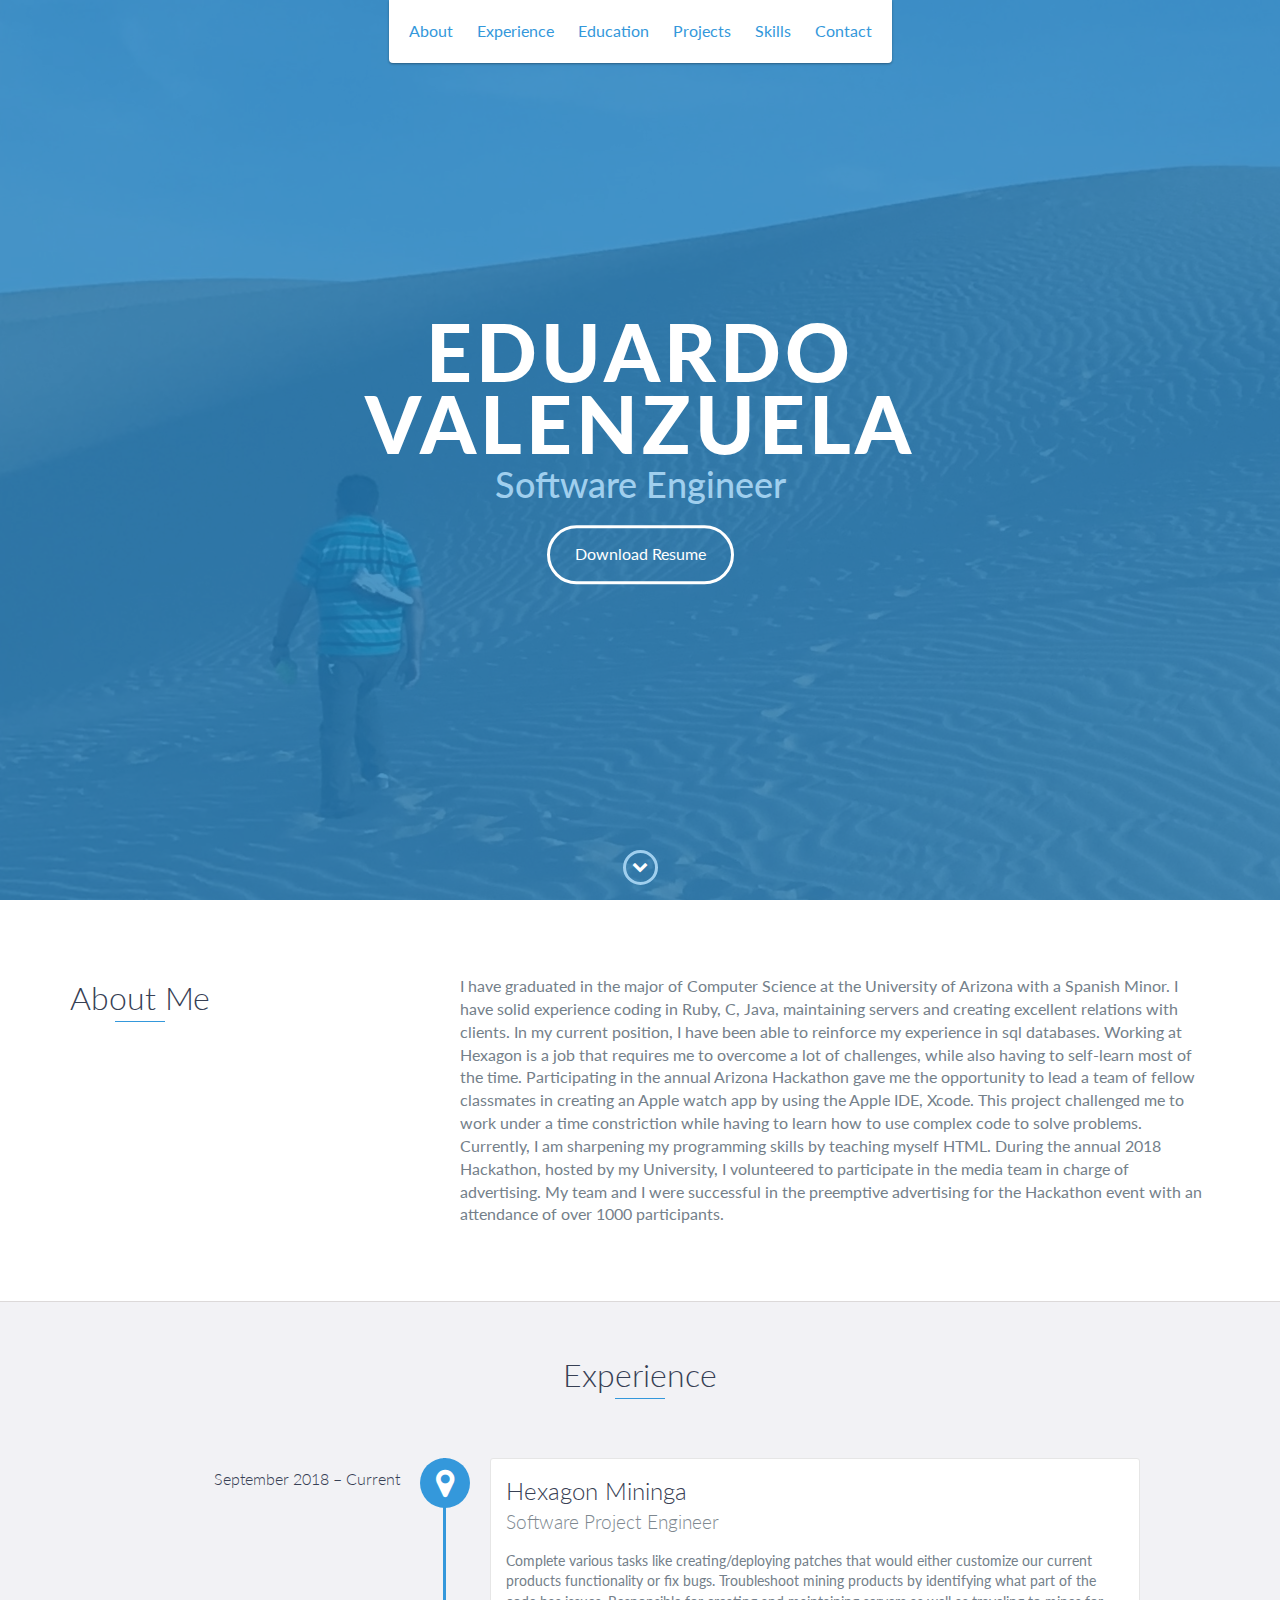
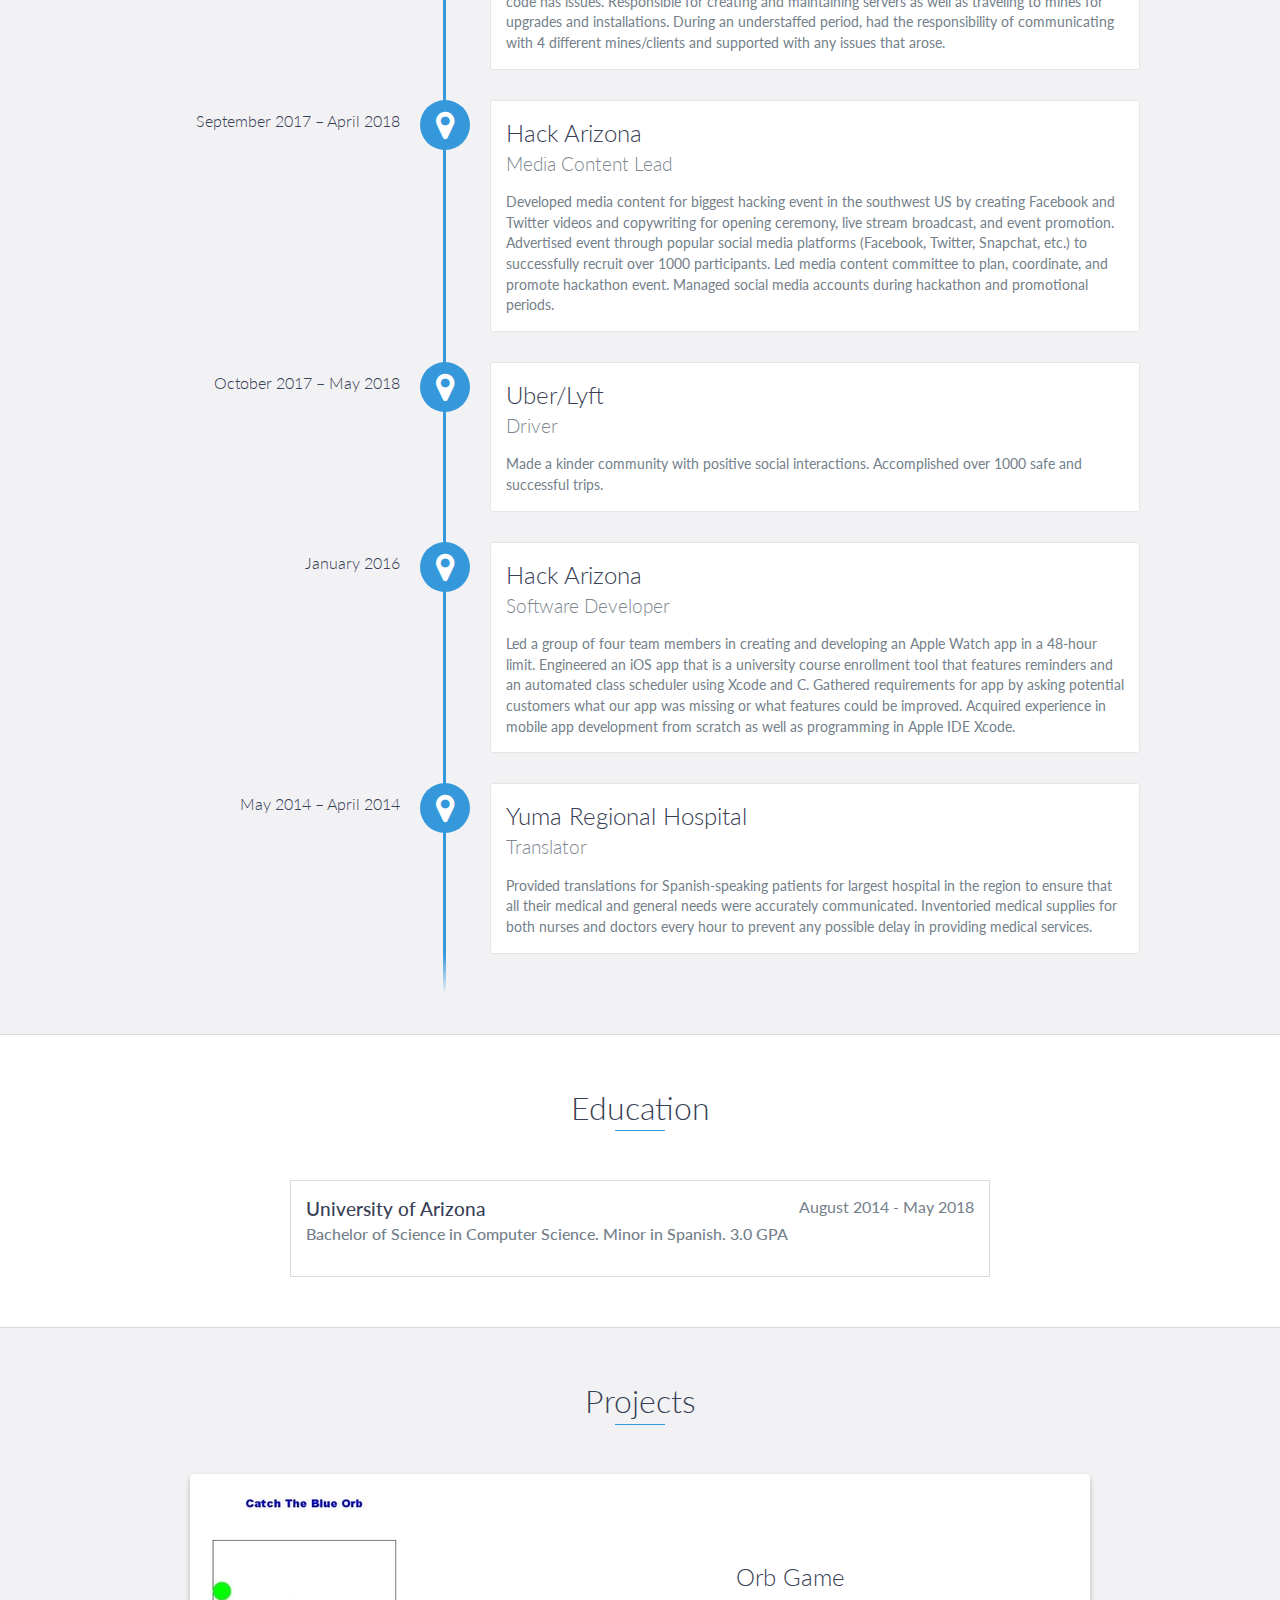
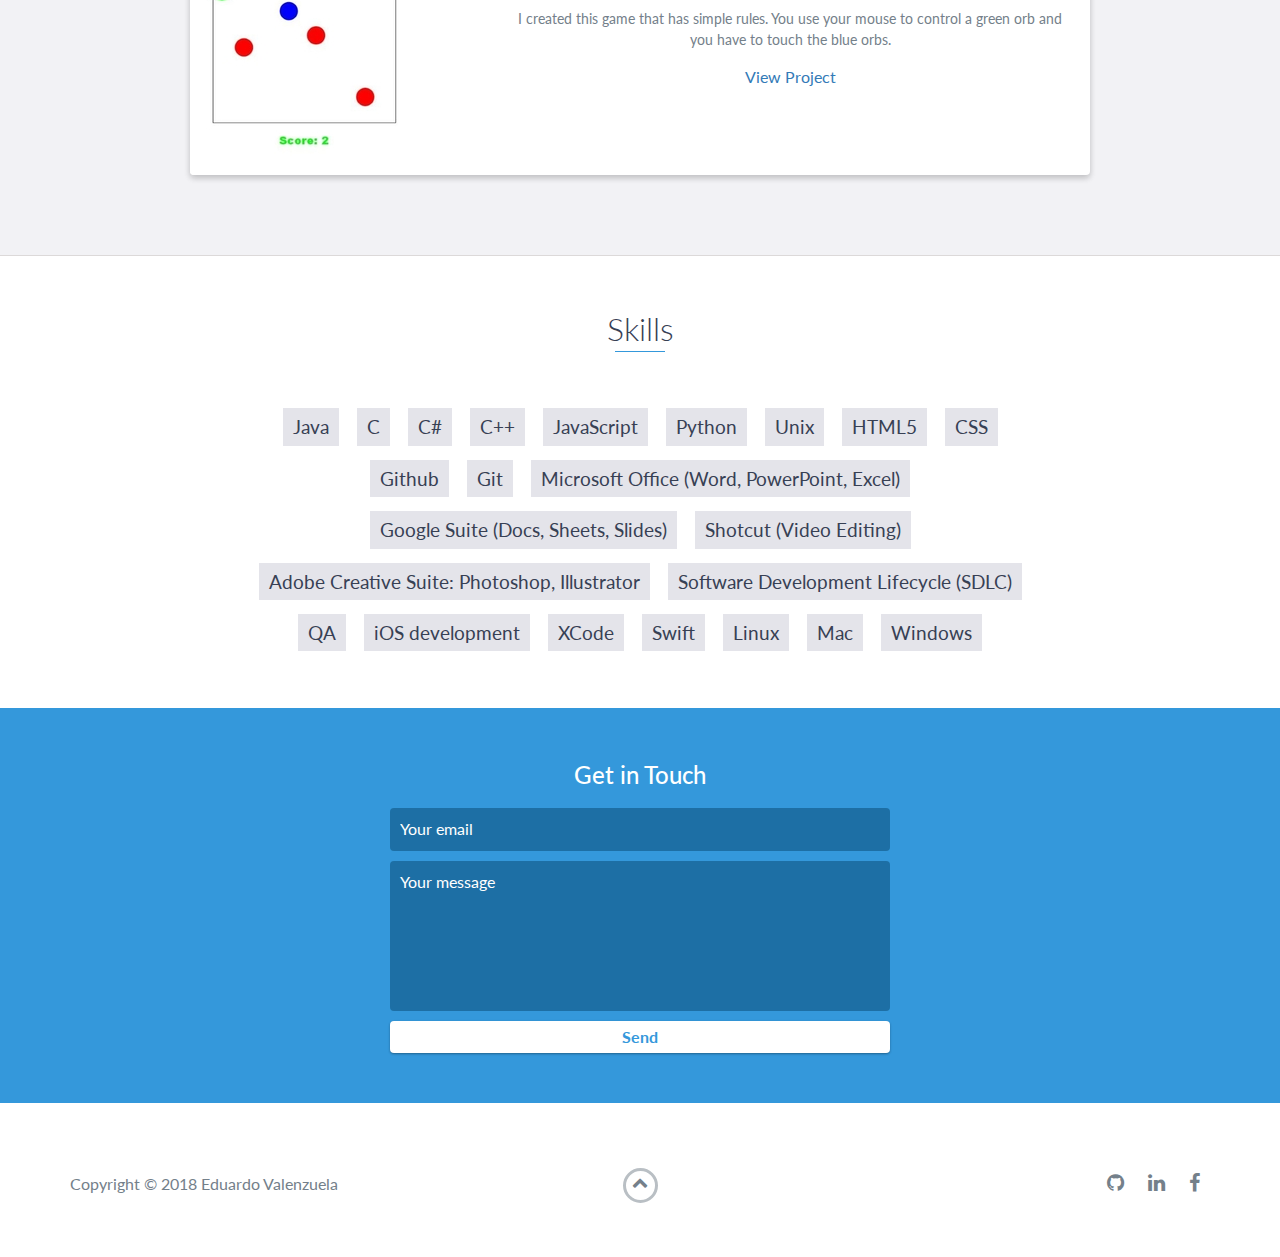
==== index.html @ 105e6960 "Update index.html" ====
﻿ <!DOCTYPE html>
<html class="no-js" lang="en">

<head>
    <meta charset="utf-8">
    <meta http-equiv="X-UA-Compatible" content="IE=edge">
    <meta name="viewport" content="width=device-width, initial-scale=1">
    <title>My Portfolio</title>
	<link rel="shortcut icon" href="favicon.ico" type="image/x-icon">
	<link rel="icon" href="favicon.ico" type="image/x-icon">
    <link href="https://fonts.googleapis.com/css?family=Lato:300,400,700,900" rel="stylesheet">
    <link rel="stylesheet" href="libs/font-awesome/css/font-awesome.min.css">
    <link href="css/bootstrap.min.css" rel="stylesheet">
    <link href="css/styles.css" rel="stylesheet">
</head>

<body>
    <div id="mobile-menu-open" class="shadow-large">
        <i class="fa fa-bars" aria-hidden="true"></i>
    </div>
    <!-- End #mobile-menu-toggle -->
    <header>
        <div id="mobile-menu-close">
            <span>Close</span> <i class="fa fa-times" aria-hidden="true"></i>
        </div>
        <ul id="menu" class="shadow">
            <li>
                <a href="#about">About</a>
            </li>
            <li>
                <a href="#experience">Experience</a>
            </li>
            <li>
                <a href="#education">Education</a>
            </li>
            <li>
                <a href="#projects">Projects</a>
            </li>
            <li>
                <a href="#skills">Skills</a>
            </li>
            <li>
                <a href="#contact">Contact</a>
            </li>
        </ul>
    </header>
    <!-- End header -->

    <div id="lead">
        <div id="lead-content">
            <h1>Eduardo Valenzuela</h1>
            <h2>Software Engineer</h2>
            <a href="Eduardo V Resume_.docx" class="btn-rounded-white">Download Resume</a>   
            
        </div>
        <!-- End #lead-content -->

        <div id="lead-overlay"></div>

        <div id="lead-down">
            <span>
                <i class="fa fa-chevron-down" aria-hidden="true"></i>
            </span>
        </div>
        <!-- End #lead-down -->
    </div>
    <!-- End #lead -->

    <div id="about">
        <div class="container">
            <div class="row">
                <div class="col-md-4">
                    <h2 class="heading">About Me</h2>
                </div>
                <div class="col-md-8">
                    <p>
	                 I have graduated in the major of Computer Science at the University of Arizona with a Spanish Minor. I have solid experience coding in Ruby, C, Java, maintaining servers and creating excellent relations with clients. In my current position, I have been able to reinforce my experience in sql databases. Working at Hexagon is a job that requires me to overcome a lot of challenges, while also having to self-learn most of the time. Participating in the annual Arizona Hackathon gave me the opportunity to lead a team of fellow classmates in creating an Apple watch app by using the Apple IDE, Xcode. This project challenged me to work under a time constriction while having to learn how to use complex code to solve problems. Currently, I am sharpening my programming skills by teaching myself HTML. During the annual 2018 Hackathon, hosted by my University, I volunteered to participate in the media team in charge of advertising. My team and I were successful in the preemptive advertising for the Hackathon event with an attendance of over 1000 participants.                     </p>
                </div>
            </div>
        </div>
    </div>
    <!-- End #about -->

    <div id="experience" class="background-alt">
        <h2 class="heading">Experience</h2>
        <div id="experience-timeline">
	
	    <div data-date="September 2018 – Current">
                <h3>Hexagon Mininga</h3>
                <h4>Software Project Engineer</h4>
                <p>
		   Complete various tasks like creating/deploying patches that would either customize our current products functionality or fix bugs. Troubleshoot mining products by identifying what part of the code has issues. Responsible for creating and maintaining servers as well as traveling to mines for upgrades and installations. During an understaffed period, had the responsibility of communicating with 4 different mines/clients and supported with any issues that arose.                 </p>
            	</p>
	    </div>
		
            <div data-date="September 2017 – April 2018">
                <h3>Hack Arizona</h3>
                <h4>Media Content Lead</h4>
                <p>
                    Developed media content for biggest hacking event in the southwest US by creating Facebook and Twitter videos and copywriting for opening ceremony, live stream broadcast, and event promotion. Advertised event through popular social media platforms (Facebook, Twitter, Snapchat, etc.) to successfully recruit over 1000 participants. Led media content committee to plan, coordinate, and promote hackathon event. Managed social media accounts during hackathon and promotional periods.
                </p>
            </div>

            <div data-date="October 2017 – May 2018">
                <h3>Uber/Lyft</h3>
                <h4>Driver</h4>
                <p>
                    Made a kinder community with positive social interactions. Accomplished over 1000 safe and successful trips.

                </p>
            </div>

            <div data-date="January 2016">
                <h3>Hack Arizona</h3>
                <h4>Software Developer</h4>
                <p>
                    Led a group of four team members in creating and developing an Apple Watch app in a 48-hour limit. Engineered an iOS app that is a university course enrollment tool that features reminders and an automated class scheduler using Xcode and C. Gathered requirements for app by asking potential customers what our app was missing or what features could be improved. Acquired experience in mobile app development from scratch as well as programming in Apple IDE Xcode.

                </p>
            </div>

            <div data-date="May 2014 – April 2014">
                <h3>Yuma Regional Hospital</h3>
                <h4>Translator</h4>
                <p>
                    Provided translations for Spanish-speaking patients for largest hospital in the region to ensure that all their medical and general needs were accurately communicated. Inventoried medical supplies for both nurses and doctors every hour to prevent any possible delay in providing medical services.
                </p>
            </div>
        </div>
    </div>
    <!-- End #experience -->

    <div id="education">
        <h2 class="heading">Education</h2>
        <div class="education-block">
            <h3>University of Arizona</h3>
            <span class="education-date">August 2014 - May 2018</span>
            <h4>Bachelor of Science in Computer Science. Minor in Spanish. 3.0 GPA</h4>
          
        </div>
        <!-- End .education-block -->

    </div>
    <!-- End #education -->

    <div id="projects" class="background-alt">
        <h2 class="heading">Projects</h2>
        <div class="container">
            <div class="row">
                <div class="project shadow-large">
                    <div class="project-image">
                        <img src="images/project.jpg" />
                    </div>
                    <!-- End .project-image -->
                    <div class="project-info">
                        <h3>Orb Game</h3>
                        <p>
                            I created this game that has simple rules. You use your mouse to control a green orb and you have to touch the blue orbs.
                        </p>
                        <a href="project 1 page.html">View Project</a>
                    </div>
                    <!-- End .project-info -->
                </div>
                <!-- End .project -->

              
            </div>
        </div>
    </div>
    <!-- End #projects -->

    <div id="skills">
        <h2 class="heading">Skills</h2>
        <ul>
            
            <li>Java</li>
            <li>C</li>
            <li>C#</li>
            <li>C++</li>
            <li>JavaScript</li>
            <li>Python</li>
            <li>Unix</li>
            <li>HTML5</li>
            <li>CSS</li>
            <li>Github</li>
            <li>Git</li>
            <li>Microsoft Office (Word, PowerPoint, Excel)</li>
            <li>Google Suite (Docs, Sheets, Slides)</li>
            <li>Shotcut (Video Editing)</li>
            <li>Adobe Creative Suite: Photoshop, Illustrator</li>
            <li>Software Development Lifecycle (SDLC)</li>
            <li>QA</li>
            <li>iOS development</li>
            <li>XCode</li>
            <li>Swift</li>
            <li>Linux</li>
            <li>Mac</li>
            <li>Windows</li>
        </ul>
    </div>
    <!-- End #skills -->

    <div id="contact">
        <h2>Get in Touch</h2>
        <div id="contact-form">
            <form method="POST" action="https://formspree.io/evalen.haro@gmail.com">
                <input type="email" name="email" placeholder="Your email">
                <textarea name="message" placeholder="Your message"></textarea>
                <button type="submit">Send</button>
            </form>
            
           
        </div>
        <!-- End #contact-form -->
    </div>
    <!-- End #contact -->

    <footer>
        <div class="container">
            <div class="row">
                <div class="col-sm-5 copyright">
                    <p>
                        Copyright &copy; 2018 Eduardo Valenzuela
                    </p>
                </div>
                <div class="col-sm-2 top">
                    <span id="to-top">
                        <i class="fa fa-chevron-up" aria-hidden="true"></i>
                    </span>
                </div>
                <div class="col-sm-5 social">
                    <ul>
                        <li>
                            <a href="https://github.com/eddyvalen" target="_blank"><i class="fa fa-github" aria-hidden="true"></i></a>
                        </li>
                        
                        <li>
                            <a href="https://www.linkedin.com/in/eduardo-valenzuela-b9b411153" target="_blank"><i class="fa fa-linkedin" aria-hidden="true"></i></a>
                        </li>
                        <li>
                            <a href="https://facebook.com/eduardo.valenzuela.3154" target="_blank"><i class="fa fa-facebook" aria-hidden="true"></i></a>
                        </li>
                        
                        
                    </ul>
                </div>
            </div>
        </div>
    </footer>
    <!-- End footer -->

    <script src="https://ajax.googleapis.com/ajax/libs/jquery/1.12.4/jquery.min.js"></script>
    <script src="js/scripts.min.js"></script>
</body>

</html>
---- css/styles.css ----
/*!
    Title: Eddy Valenzuela Portfolio 
    Last Change: 08/16/2018
    
    Repo: https://github.com/eddyvalen/eddyvalen.github.io

    Description: This file contains all the styles that are associated with the page
    which aren't from the third party libraries. This file is compiled using software
    Gulp and is sent to the /css folder and is loaded in the page.
*/

body {
    font-family: 'Lato', sans-serif;
    font-size: 16px
}

    body.active {
        overflow: hidden;
        z-index: -1
    }

.no-js #experience-timeline > div {
    background: #fff;
    padding: 10px;
    margin-bottom: 10px;
    border: 1px solid #dcd9d9
}

    .no-js #experience-timeline > div h3 {
        font-size: 1.5em;
        font-weight: 300;
        color: #374054;
        display: inline-block;
        margin: 0
    }

    .no-js #experience-timeline > div h4 {
        font-size: 1.2em;
        font-weight: 300;
        color: #7e8890;
        margin: 0 0 15px 0
    }

    .no-js #experience-timeline > div p {
        color: #74808a;
        font-size: 0.9em;
        margin: 0
    }

.no-js #experience-timeline:before, .no-js #experience-timeline:after {
    content: none
}

@keyframes dropHeader {
    0% {
        transform: translateY(-100%)
    }

    100% {
        transform: translateY(0)
    }
}

header {
    position: absolute;
    top: 0;
    left: 0;
    right: 0;
    text-align: center;
    z-index: 10;
    animation-name: dropHeader;
    animation-iteration-count: 1;
    animation-timing-function: ease;
    animation-duration: 0.75s
}

    header ul {
        display: inline-block;
        background: #fff;
        text-align: center;
        padding: 10px;
        margin: 0;
        border-bottom-right-radius: 4px;
        border-bottom-left-radius: 4px
    }

    header li {
        display: inline-block
    }

    header a {
        display: block;
        color: #3498db;
        padding: 10px
    }

        header a:hover {
            color: #217dbb;
            text-decoration: none;
            background: #eee;
            border-radius: 4px
        }

        header a:focus {
            color: #3498db;
            text-decoration: none
        }

    header.active {
        display: block
    }

    header.sticky {
        position: fixed;
        z-index: 999
    }

#menu.active {
    display: block
}

#mobile-menu-open {
    display: none;
    cursor: pointer;
    position: fixed;
    right: 15px;
    top: 10px;
    color: #3498db;
    font-size: 1.5em;
    z-index: 20;
    padding: 0 7px;
    border-radius: 4px;
    background: #fff
}

#mobile-menu-close {
    display: none;
    text-align: right;
    width: 100%;
    background: #fff;
    font-size: 1.5em;
    padding-right: 15px;
    padding-top: 10px;
    cursor: pointer;
    color: #3498db
}

    #mobile-menu-close span {
        font-size: 0.5em;
        text-transform: uppercase
    }

    #mobile-menu-close i {
        vertical-align: middle
    }

footer {
    padding: 50px 0
}

.copyright {
    padding-top: 20px
}

    .copyright p {
        margin: 0;
        color: #74808a
    }

.top {
    text-align: center
}

    .top span {
        cursor: pointer;
        display: block;
        margin: 15px auto 0 auto;
        width: 35px;
        height: 35px;
        border-radius: 50%;
        border: 3px solid #b9bfc4;
        text-align: center
    }

    .top i {
        color: #74808a
    }

.social {
    text-align: right
}

    .social ul {
        margin: 5px 0 0 0;
        padding: 0
    }

    .social li {
        display: inline-block;
        font-size: 1.25em;
        list-style: none
    }

    .social a {
        display: block;
        color: #74808a;
        padding: 10px
    }

        .social a:hover {
            color: #3498db
        }

.btn-rounded-white {
    display: inline-block;
    color: #fff;
    padding: 15px 25px;
    border: 3px solid #fff;
    border-radius: 30px;
    transition: .5s ease all
}

    .btn-rounded-white:hover {
        color: #3498db;
        background: #fff;
        text-decoration: none
    }

.shadow {
    box-shadow: 0 1px 3px rgba(0,0,0,0.12),0 1px 2px rgba(0,0,0,0.24)
}

.shadow-large {
    box-shadow: 0 3px 6px rgba(0,0,0,0.08),0 3px 6px rgba(0,0,0,0.15)
}

.heading {
    position: relative;
    display: inline-block;
    font-size: 2em;
    font-weight: 300;
    margin: 0 0 30px 0
}

    .heading:after {
        position: absolute;
        content: '';
        top: 100%;
        height: 1px;
        width: 50px;
        left: 0;
        right: 0;
        margin: 0 auto;
        background: #3498db
    }

.background-alt {
    background: #f2f2f5
}

#lead {
    position: relative;
    height: 100vh;
    min-height: 500px;
    max-height: 1080px;
    background: url(../images/lead-bg.jpg);
    background-size: cover;
    padding: 15px;
    overflow: hidden
}

#lead-content {
    position: absolute;
    z-index: 10;
    top: 50%;
    left: 50%;
    transform: translate(-50%, -50%);
    text-align: center
}

    #lead-content h1, #lead-content h2 {
        margin: 0
    }

    #lead-content h1 {
        color: #fff;
        font-weight: 900;
        font-size: 5em;
        text-transform: uppercase;
        letter-spacing: 0.05em;
        line-height: 0.9em
    }

    #lead-content h2 {
        color: #a0cfee;
        font-weight: 500;
        font-size: 2.25em;
        margin-bottom: 15px
    }

#lead-overlay {
    position: absolute;
    height: 100%;
    width: 100%;
    top: 0;
    right: 0;
    bottom: 0;
    left: 0;
    background: rgba(33,125,187,0.8);
    z-index: 1
}

#lead-down {
    position: absolute;
    left: 0;
    right: 0;
    width: 100%;
    text-align: center;
    z-index: 10;
    bottom: 15px;
    color: #fff
}

    #lead-down span {
        cursor: pointer;
        display: block;
        margin: 0 auto;
        width: 35px;
        height: 35px;
        border-radius: 50%;
        border: 3px solid #a0cfee;
        text-align: center
    }

    #lead-down i {
        animation: pulsate 1.5s ease;
        animation-iteration-count: infinite;
        padding-top: 5px
    }

@keyframes pulsate {
    0% {
        transform: scale(1, 1)
    }

    50% {
        transform: scale(1.2, 1.2)
    }

    100% {
        transform: scale(1, 1)
    }
}

#about {
    padding: 75px 15px;
    border-bottom: 1px solid #dcd9d9
}

    #about h2 {
        color: #374054
    }

    #about p {
        color: #74808a;
        margin: 0
    }

#experience {
    padding: 50px 15px;
    text-align: center;
    border-bottom: 1px solid #dcd9d9
}

    #experience h2 {
        color: #374054
    }

#experience-timeline {
    margin: 30px auto 0 auto;
    position: relative;
    max-width: 1000px
}

    #experience-timeline:before {
        position: absolute;
        content: '';
        top: 0;
        bottom: 0;
        left: 303px;
        right: auto;
        height: 100%;
        width: 3px;
        background: #3498db;
        z-index: 0
    }

    #experience-timeline:after {
        position: absolute;
        content: '';
        width: 3px;
        height: 40px;
        background: #3498db;
        background: linear-gradient(to bottom, #3498db, rgba(52,152,219,0));
        top: 100%;
        left: 303px
    }

.vtimeline-content {
    margin-left: 350px;
    background: #fff;
    border: 1px solid #e6e6e6;
    padding: 15px;
    border-radius: 3px;
    text-align: left
}

    .vtimeline-content h3 {
        font-size: 1.5em;
        font-weight: 300;
        color: #374054;
        display: inline-block;
        margin: 0
    }

    .vtimeline-content h4 {
        font-size: 1.2em;
        font-weight: 300;
        color: #7e8890;
        margin: 0 0 15px 0
    }

    .vtimeline-content p {
        color: #74808a;
        font-size: 0.9em;
        margin: 0
    }

.vtimeline-point {
    position: relative;
    display: block;
    vertical-align: top;
    margin-bottom: 30px
}

.vtimeline-icon {
    position: relative;
    color: #fff;
    width: 50px;
    height: 50px;
    background: #3498db;
    border-radius: 50%;
    float: left;
    z-index: 99;
    margin-left: 280px
}

    .vtimeline-icon i {
        display: block;
        font-size: 2em;
        margin-top: 10px
    }

.vtimeline-date {
    width: 260px;
    text-align: right;
    position: absolute;
    left: 0;
    top: 10px;
    font-weight: 300;
    color: #374054
}

#education {
    padding: 50px 15px 20px 15px;
    border-bottom: 1px solid #dcd9d9;
    text-align: center
}

    #education h2 {
        color: #374054;
        margin-bottom: 50px
    }

.education-block {
    max-width: 700px;
    margin: 0 auto 30px auto;
    padding: 15px;
    border: 1px solid #dcd9d9;
    text-align: left
}

    .education-block h3 {
        font-weight: 500;
        float: left;
        margin: 0;
        color: #374054
    }

    .education-block span {
        color: #74808a;
        float: right
    }

    .education-block h4 {
        color: #74808a;
        clear: both;
        font-weight: 500;
        margin: 0 0 15px 0
    }

    .education-block p, .education-block ul {
        margin: 0;
        color: #74808a;
        font-size: 0.9em
    }

    .education-block ul {
        padding: 0 0 0 15px
    }

#projects {
    padding: 50px 15px;
    border-bottom: 1px solid #dcd9d9;
    text-align: center
}

    #projects h2 {
        color: #374054;
        margin-bottom: 50px
    }

.project {
    position: relative;
    max-width: 900px;
    margin: 0 auto 30px auto;
    overflow: hidden;
    background: #fff;
    border-radius: 4px
}

.project-image {
    float: left
}

.project-info {
    position: absolute;
    top: 50%;
    transform: translateY(-50%);
    margin-left: 300px;
    padding: 15px
}

    .project-info h3 {
        font-size: 1.5em;
        font-weight: 300;
        color: #374054;
        margin: 0 0 15px 0
    }

    .project-info p {
        color: #74808a;
        margin: 0 0 15px 0;
        font-size: 0.9em
    }

.no-image .project-info {
    position: relative;
    margin: 0;
    padding: 30px 15px;
    transform: none
}

#more-projects {
    display: none
}

#skills {
    padding: 50px 15px;
    text-align: center
}

    #skills h2 {
        color: #374054;
        margin-bottom: 50px
    }

    #skills ul {
        display: block;
        margin: 0 auto;
        padding: 0;
        max-width: 800px
    }

    #skills li {
        display: inline-block;
        margin: 7px;
        padding: 5px 10px;
        color: #374054;
        background: #e4e4ea;
        list-style: none;
        cursor: default;
        font-size: 1.2em
    }

#contact {
    padding: 50px 15px;
    background: #3498db;
    text-align: center
}

    #contact h2 {
        margin: 0 0 15px 0;
        color: #fff;
        font-weight: 500
    }

#contact-form {
    max-width: 500px;
    margin: 0 auto
}

    #contact-form input, #contact-form textarea {
        display: block;
        width: 100%;
        padding: 10px;
        border-radius: 4px;
        border: none;
        margin-bottom: 10px;
        background: #1d6fa5;
        color: #fff;
        transition: .5s ease all
    }

        #contact-form input::-webkit-input-placeholder, #contact-form textarea::-webkit-input-placeholder {
            color: #fff
        }

        #contact-form input:-moz-placeholder, #contact-form textarea:-moz-placeholder {
            color: #fff;
            opacity: 1
        }

        #contact-form input::-moz-placeholder, #contact-form textarea::-moz-placeholder {
            color: #fff;
            opacity: 1
        }

        #contact-form input:-ms-input-placeholder, #contact-form textarea:-ms-input-placeholder {
            color: #fff
        }

        #contact-form input:focus, #contact-form textarea:focus {
            outline: none;
            background: #16527a
        }

    #contact-form textarea {
        height: 150px;
        resize: none
    }

    #contact-form button {
        display: block;
        width: 100%;
        background: #fff;
        border-radius: 4px;
        padding: 5px 10px;
        border: none;
        color: #3498db;
        font-weight: 700;
        box-shadow: 0 1px 3px rgba(0,0,0,0.12),0 1px 2px rgba(0,0,0,0.24);
        transition: .5s ease all
    }

        #contact-form button:hover {
            box-shadow: 0 10px 20px rgba(0,0,0,0.19),0 6px 6px rgba(0,0,0,0.23)
        }

.optional-section {
    padding: 50px 15px;
    text-align: center;
    border-top: 1px solid #dcd9d9
}

    .optional-section h2 {
        color: #374054
    }

.optional-section-block {
    max-width: 700px;
    margin: 0 auto 30px auto;
    padding: 15px;
    border: 1px solid #dcd9d9;
    background: #fff;
    text-align: left
}

    .optional-section-block h3 {
        font-weight: 500;
        margin: 0 0 15px 0;
        color: #374054
    }

    .optional-section-block h4 {
        color: #74808a;
        clear: both;
        font-weight: 500;
        margin: 0 0 15px 0
    }

    .optional-section-block p, .optional-section-block ul {
        margin: 0 0 15px 0;
        color: #74808a;
        font-size: 0.9em
    }

    .optional-section-block ul {
        padding: 0 0 0 15px
    }

@media only screen and (max-width: 750px) {
    #experience-timeline:before, #experience-timeline:after {
        left: 23px
    }

    .vtimeline-date {
        width: auto;
        text-align: left;
        position: relative;
        margin-bottom: 15px;
        display: block;
        margin-left: 70px
    }

    .vtimeline-icon {
        margin-left: 0
    }

    .vtimeline-content {
        margin-left: 70px
    }
}

@media only screen and (max-width: 992px) {
    #lead {
        height: auto;
        min-height: auto;
        max-height: auto;
        padding: 100px 15px
    }

    #lead-content {
        position: relative;
        transform: none;
        left: auto;
        top: auto
    }

        #lead-content h1 {
            font-size: 3em
        }

        #lead-content h2 {
            font-size: 1.75em
        }

    #about {
        text-align: center
    }

        #about p {
            text-align: left
        }
}

@media only screen and (max-width: 768px) {
    header {
        position: fixed;
        display: none;
        z-index: 999;
        animation: none;
        bottom: 0;
        height: 100%
    }

    #mobile-menu-open, #mobile-menu-close {
        display: block
    }

    #menu {
        height: 100%;
        overflow-y: auto;
        box-shadow: none;
        border-radius: 0;
        width: 100%
    }

        #menu li {
            display: block;
            margin-bottom: 10px
        }

    #lead-content h1 {
        font-size: 2em
    }

    #lead-content h2 {
        font-size: 1.3em
    }

    #lead-content a {
        padding: 10px 20px
    }

    #lead-down {
        display: none
    }

    .education-block h3, .education-block span {
        float: none
    }

    .project-image {
        display: none
    }

    .project-info {
        position: relative;
        margin: 0;
        padding: 30px 15px;
        top: auto;
        transform: none
    }

    footer {
        text-align: center
    }

    .social {
        text-align: center
    }
}

@media only screen and (max-width: 480px) {
    #lead-content h1 {
        font-size: 1.5em
    }

    #lead-content h2 {
        font-size: 1em
    }

    #lead-content a {
        font-size: 0.9em;
        padding: 5px 10px
    }
}


#lead {
    position: relative;
    height: 100vh;
    min-height: 500px;
    max-height: 1080px;
    background: url(../images/lead-bg.jpg);
    background-size: cover;
    padding: 15px;
    overflow: hidden
}

#lead-content {
    position: absolute;
    z-index: 10;
    top: 50%;
    left: 50%;
    transform: translate(-50%, -50%);
    text-align: center
}

    #lead-content h1, #lead-content h2 {
        margin: 0
    }

    #lead-content h1 {
        color: #fff;
        font-weight: 900;
        font-size: 5em;
        text-transform: uppercase;
        letter-spacing: 0.05em;
        line-height: 0.9em
    }

    #lead-content h2 {
        color: #a0cfee;
        font-weight: 500;
        font-size: 2.25em;
        margin-bottom: 15px
    }

#lead-overlay {
    position: absolute;
    height: 100%;
    width: 100%;
    top: 0;
    right: 0;
    bottom: 0;
    left: 0;
    background: rgba(33,125,187,0.8);
    z-index: 1
}

#proj {
    position: relative;
    height: 100vh;
    min-height: 500px;
    max-height: 1080px;
    background: url(../images/codepic.jpg);
    background-size: cover;
    padding: 15px;
    overflow: hidden
}

#proj-content {
    position: absolute;
    z-index: 10;
    top: 50%;
    left: 50%;
    transform: translate(-50%, -50%);
    text-align: center
}

    #proj-content h1, #proj-content h2 {
        margin: 0
    }

    #proj-content h1 {
        color: #fff;
        font-weight: 900;
        font-size: 5em;
        text-transform: uppercase;
        letter-spacing: 0.05em;
        line-height: 0.9em
    }

    #proj-content h2 {
        color: #a0cfee;
        font-weight: 500;
        font-size: 2.25em;
        margin-bottom: 15px
    }

#proj-overlay {
    position: absolute;
    height: 100%;
    width: 100%;
    top: 0;
    right: 0;
    bottom: 0;
    left: 0;
    background: rgba(33,125,187,0.8);
    z-index: 1
}

#proj-down {
    position: absolute;
    left: 0;
    right: 0;
    width: 100%;
    text-align: center;
    z-index: 10;
    bottom: 15px;
    color: #fff
}

    #proj-down span {
        cursor: pointer;
        display: block;
        margin: 0 auto;
        width: 35px;
        height: 35px;
        border-radius: 50%;
        border: 3px solid #a0cfee;
        text-align: center
    }

    #proj-down i {
        animation: pulsate 1.5s ease;
        animation-iteration-count: infinite;
        padding-top: 5px
    }

@media only screen and (max-width: 992px) {
    #proj {
        height: auto;
        min-height: auto;
        max-height: auto;
        padding: 100px 15px
    }

    #proj-content {
        position: relative;
        transform: none;
        left: auto;
        top: auto
    }

        #proj-content h1 {
            font-size: 3em
        }

        #proj-content h2 {
            font-size: 1.75em
        }

    #about {
        text-align: center
    }

        #about p {
            text-align: left
        }
}

@media only screen and (max-width: 480px) {
    #proj-content h1 {
        font-size: 1.5em
    }

    #proj-content h2 {
        font-size: 1em
    }

    #proj-content a {
        font-size: 0.9em;
        padding: 5px 10px
    }
}


#proj {
    position: relative;
    height: 100vh;
    min-height: 500px;
    max-height: 1080px;
    background: url(../images/proj-bg.jpg);
    background-size: cover;
    padding: 15px;
    overflow: hidden
}

#proj-content {
    position: absolute;
    z-index: 10;
    top: 50%;
    left: 50%;
    transform: translate(-50%, -50%);
    text-align: center
}

    #proj-content h1, #proj-content h2 {
        margin: 0
    }

    #proj-content h1 {
        color: #fff;
        font-weight: 900;
        font-size: 5em;
        text-transform: uppercase;
        letter-spacing: 0.05em;
        line-height: 0.9em
    }

    #proj-content h2 {
        color: #a0cfee;
        font-weight: 500;
        font-size: 2.25em;
        margin-bottom: 15px
    }

#proj-overlay {
    position: absolute;
    height: 100%;
    width: 100%;
    top: 0;
    right: 0;
    bottom: 0;
    left: 0;
    background: rgba(33,125,187,0.8);
    z-index: 1
}

#proj {
    position: relative;
    height: 100vh;
    min-height: 500px;
    max-height: 1080px;
    background: url(../images/codepic.jpg);
    background-size: cover;
    padding: 15px;
    overflow: hidden
}

    #proj -content {
        position: absolute;
        z-index: 10;
        top: 50%;
        left: 50%;
        transform: translate(-50%, -50%);
        text-align: center
    }

    #proj-content h1, #proj-content h2 {
        margin: 0
    }

    #proj-content h1 {
        color: #fff;
        font-weight: 900;
        font-size: 5em;
        text-transform: uppercase;
        letter-spacing: 0.05em;
        line-height: 0.9em
    }

    #proj-content h2 {
        color: #a0cfee;
        font-weight: 500;
        font-size: 2.25em;
        margin-bottom: 15px
    }

#proj-overlay {
    position: absolute;
    height: 100%;
    width: 100%;
    top: 0;
    right: 0;
    bottom: 0;
    left: 0;
    background: rgba(33,125,187,0.8);
    z-index: 1
}
#proj-down {
    position: absolute;
    left: 0;
    right: 0;
    width: 100%;
    text-align: center;
    z-index: 10;
    bottom: 15px;
    color: #fff
}

    #proj-down span {
        cursor: pointer;
        display: block;
        margin: 0 auto;
        width: 35px;
        height: 35px;
        border-radius: 50%;
        border: 3px solid #a0cfee;
        text-align: center
    }

    #proj-down i {
        animation: pulsate 1.5s ease;
        animation-iteration-count: infinite;
        padding-top: 5px
    }

#lead-down {
    position: absolute;
    left: 0;
    right: 0;
    width: 100%;
    text-align: center;
    z-index: 10;
    bottom: 15px;
    color: #fff
}

    #lead-down span {
        cursor: pointer;
        display: block;
        margin: 0 auto;
        width: 35px;
        height: 35px;
        border-radius: 50%;
        border: 3px solid #a0cfee;
        text-align: center
    }

    #lead-down i {
        animation: pulsate 1.5s ease;
        animation-iteration-count: infinite;
        padding-top: 5px
    }

@keyframes pulsate {
    0% {
        transform: scale(1, 1)
    }

    50% {
        transform: scale(1.2, 1.2)
    }

    100% {
        transform: scale(1, 1)
    }
}

#about {
    padding: 75px 15px;
    border-bottom: 1px solid #dcd9d9
}

    #about h2 {
        color: #374054
    }

    #about p {
        color: #74808a;
        margin: 0
    }

#experience {
    padding: 50px 15px;
    text-align: center;
    border-bottom: 1px solid #dcd9d9
}

    #experience h2 {
        color: #374054
    }

#experience-timeline {
    margin: 30px auto 0 auto;
    position: relative;
    max-width: 1000px
}

    #experience-timeline:before {
        position: absolute;
        content: '';
        top: 0;
        bottom: 0;
        left: 303px;
        right: auto;
        height: 100%;
        width: 3px;
        background: #3498db;
        z-index: 0
    }

    #experience-timeline:after {
        position: absolute;
        content: '';
        width: 3px;
        height: 40px;
        background: #3498db;
        background: linear-gradient(to bottom, #3498db, rgba(52,152,219,0));
        top: 100%;
        left: 303px
    }

.vtimeline-content {
    margin-left: 350px;
    background: #fff;
    border: 1px solid #e6e6e6;
    padding: 15px;
    border-radius: 3px;
    text-align: left
}

    .vtimeline-content h3 {
        font-size: 1.5em;
        font-weight: 300;
        color: #374054;
        display: inline-block;
        margin: 0
    }

    .vtimeline-content h4 {
        font-size: 1.2em;
        font-weight: 300;
        color: #7e8890;
        margin: 0 0 15px 0
    }

    .vtimeline-content p {
        color: #74808a;
        font-size: 0.9em;
        margin: 0
    }

.vtimeline-point {
    position: relative;
    display: block;
    vertical-align: top;
    margin-bottom: 30px
}

.vtimeline-icon {
    position: relative;
    color: #fff;
    width: 50px;
    height: 50px;
    background: #3498db;
    border-radius: 50%;
    float: left;
    z-index: 99;
    margin-left: 280px
}

    .vtimeline-icon i {
        display: block;
        font-size: 2em;
        margin-top: 10px
    }

.vtimeline-date {
    width: 260px;
    text-align: right;
    position: absolute;
    left: 0;
    top: 10px;
    font-weight: 300;
    color: #374054
}

#education {
    padding: 50px 15px 20px 15px;
    border-bottom: 1px solid #dcd9d9;
    text-align: center
}

    #education h2 {
        color: #374054;
        margin-bottom: 50px
    }

.education-block {
    max-width: 700px;
    margin: 0 auto 30px auto;
    padding: 15px;
    border: 1px solid #dcd9d9;
    text-align: left
}

    .education-block h3 {
        font-weight: 500;
        float: left;
        margin: 0;
        color: #374054
    }

    .education-block span {
        color: #74808a;
        float: right
    }

    .education-block h4 {
        color: #74808a;
        clear: both;
        font-weight: 500;
        margin: 0 0 15px 0
    }

    .education-block p, .education-block ul {
        margin: 0;
        color: #74808a;
        font-size: 0.9em
    }

    .education-block ul {
        padding: 0 0 0 15px
    }

#projects {
    padding: 50px 15px;
    border-bottom: 1px solid #dcd9d9;
    text-align: center
}

    #projects h2 {
        color: #374054;
        margin-bottom: 50px
    }

.project {
    position: relative;
    max-width: 900px;
    margin: 0 auto 30px auto;
    overflow: hidden;
    background: #fff;
    border-radius: 4px
}

.project-image {
    float: left
}

.project-info {
    position: absolute;
    top: 50%;
    transform: translateY(-50%);
    margin-left: 300px;
    padding: 15px
}

    .project-info h3 {
        font-size: 1.5em;
        font-weight: 300;
        color: #374054;
        margin: 0 0 15px 0
    }

    .project-info p {
        color: #74808a;
        margin: 0 0 15px 0;
        font-size: 0.9em
    }

.no-image .project-info {
    position: relative;
    margin: 0;
    padding: 30px 15px;
    transform: none
}

#more-projects {
    display: none
}

#skills {
    padding: 50px 15px;
    text-align: center
}

    #skills h2 {
        color: #374054;
        margin-bottom: 50px
    }

    #skills ul {
        display: block;
        margin: 0 auto;
        padding: 0;
        max-width: 800px
    }

    #skills li {
        display: inline-block;
        margin: 7px;
        padding: 5px 10px;
        color: #374054;
        background: #e4e4ea;
        list-style: none;
        cursor: default;
        font-size: 1.2em
    }

#contact {
    padding: 50px 15px;
    background: #3498db;
    text-align: center
}

    #contact h2 {
        margin: 0 0 15px 0;
        color: #fff;
        font-weight: 500
    }

#contact-form {
    max-width: 500px;
    margin: 0 auto
}

    #contact-form input, #contact-form textarea {
        display: block;
        width: 100%;
        padding: 10px;
        border-radius: 4px;
        border: none;
        margin-bottom: 10px;
        background: #1d6fa5;
        color: #fff;
        transition: .5s ease all
    }

        #contact-form input::-webkit-input-placeholder, #contact-form textarea::-webkit-input-placeholder {
            color: #fff
        }

        #contact-form input:-moz-placeholder, #contact-form textarea:-moz-placeholder {
            color: #fff;
            opacity: 1
        }

        #contact-form input::-moz-placeholder, #contact-form textarea::-moz-placeholder {
            color: #fff;
            opacity: 1
        }

        #contact-form input:-ms-input-placeholder, #contact-form textarea:-ms-input-placeholder {
            color: #fff
        }

        #contact-form input:focus, #contact-form textarea:focus {
            outline: none;
            background: #16527a
        }

    #contact-form textarea {
        height: 150px;
        resize: none
    }

    #contact-form button {
        display: block;
        width: 100%;
        background: #fff;
        border-radius: 4px;
        padding: 5px 10px;
        border: none;
        color: #3498db;
        font-weight: 700;
        box-shadow: 0 1px 3px rgba(0,0,0,0.12),0 1px 2px rgba(0,0,0,0.24);
        transition: .5s ease all
    }

        #contact-form button:hover {
            box-shadow: 0 10px 20px rgba(0,0,0,0.19),0 6px 6px rgba(0,0,0,0.23)
        }

.optional-section {
    padding: 50px 15px;
    text-align: center;
    border-top: 1px solid #dcd9d9
}

    .optional-section h2 {
        color: #374054
    }

.optional-section-block {
    max-width: 700px;
    margin: 0 auto 30px auto;
    padding: 15px;
    border: 1px solid #dcd9d9;
    background: #fff;
    text-align: left
}

    .optional-section-block h3 {
        font-weight: 500;
        margin: 0 0 15px 0;
        color: #374054
    }

    .optional-section-block h4 {
        color: #74808a;
        clear: both;
        font-weight: 500;
        margin: 0 0 15px 0
    }

    .optional-section-block p, .optional-section-block ul {
        margin: 0 0 15px 0;
        color: #74808a;
        font-size: 0.9em
    }

    .optional-section-block ul {
        padding: 0 0 0 15px
    }

@media only screen and (max-width: 750px) {
    #experience-timeline:before, #experience-timeline:after {
        left: 23px
    }

    .vtimeline-date {
        width: auto;
        text-align: left;
        position: relative;
        margin-bottom: 15px;
        display: block;
        margin-left: 70px
    }

    .vtimeline-icon {
        margin-left: 0
    }

    .vtimeline-content {
        margin-left: 70px
    }
}

@media only screen and (max-width: 992px) {
    #lead {
        height: auto;
        min-height: auto;
        max-height: auto;
        padding: 100px 15px
    }

    #lead-content {
        position: relative;
        transform: none;
        left: auto;
        top: auto
    }

        #lead-content h1 {
            font-size: 3em
        }

        #lead-content h2 {
            font-size: 1.75em
        }

    #about {
        text-align: center
    }

        #about p {
            text-align: left
        }
}

@media only screen and (max-width: 768px) {
    header {
        position: fixed;
        display: none;
        z-index: 999;
        animation: none;
        bottom: 0;
        height: 100%
    }

    #mobile-menu-open, #mobile-menu-close {
        display: block
    }

    #menu {
        height: 100%;
        overflow-y: auto;
        box-shadow: none;
        border-radius: 0;
        width: 100%
    }

        #menu li {
            display: block;
            margin-bottom: 10px
        }

    #lead-content h1 {
        font-size: 2em
    }

    #lead-content h2 {
        font-size: 1.3em
    }

    #lead-content a {
        padding: 10px 20px
    }

    #lead-down {
        display: none
    }

    .education-block h3, .education-block span {
        float: none
    }

    .project-image {
        display: none
    }

    .project-info {
        position: relative;
        margin: 0;
        padding: 30px 15px;
        top: auto;
        transform: none
    }

    footer {
        text-align: center
    }

    .social {
        text-align: center
    }
}

@media only screen and (max-width: 480px) {
    #lead-content h1 {
        font-size: 1.5em
    }

    #lead-content h2 {
        font-size: 1em
    }

    #lead-content a {
        font-size: 0.9em;
        padding: 5px 10px
    }
}
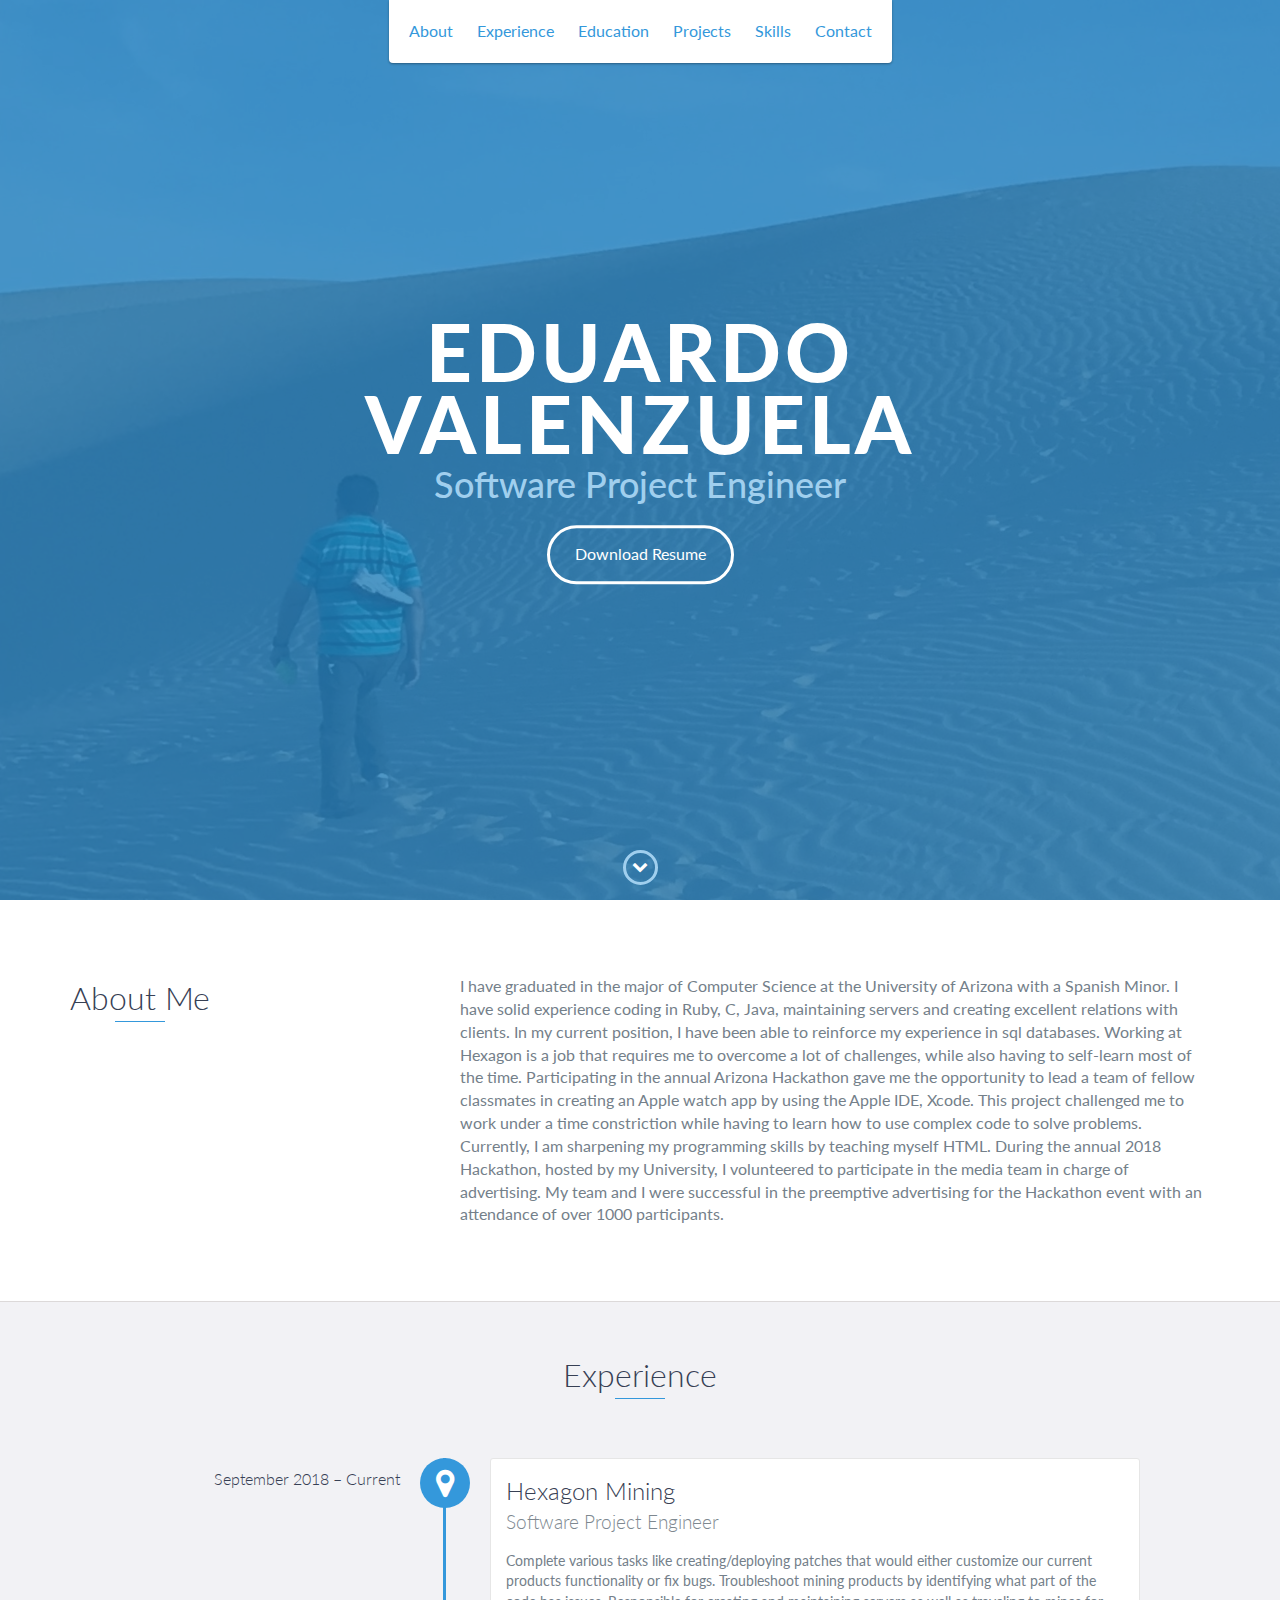
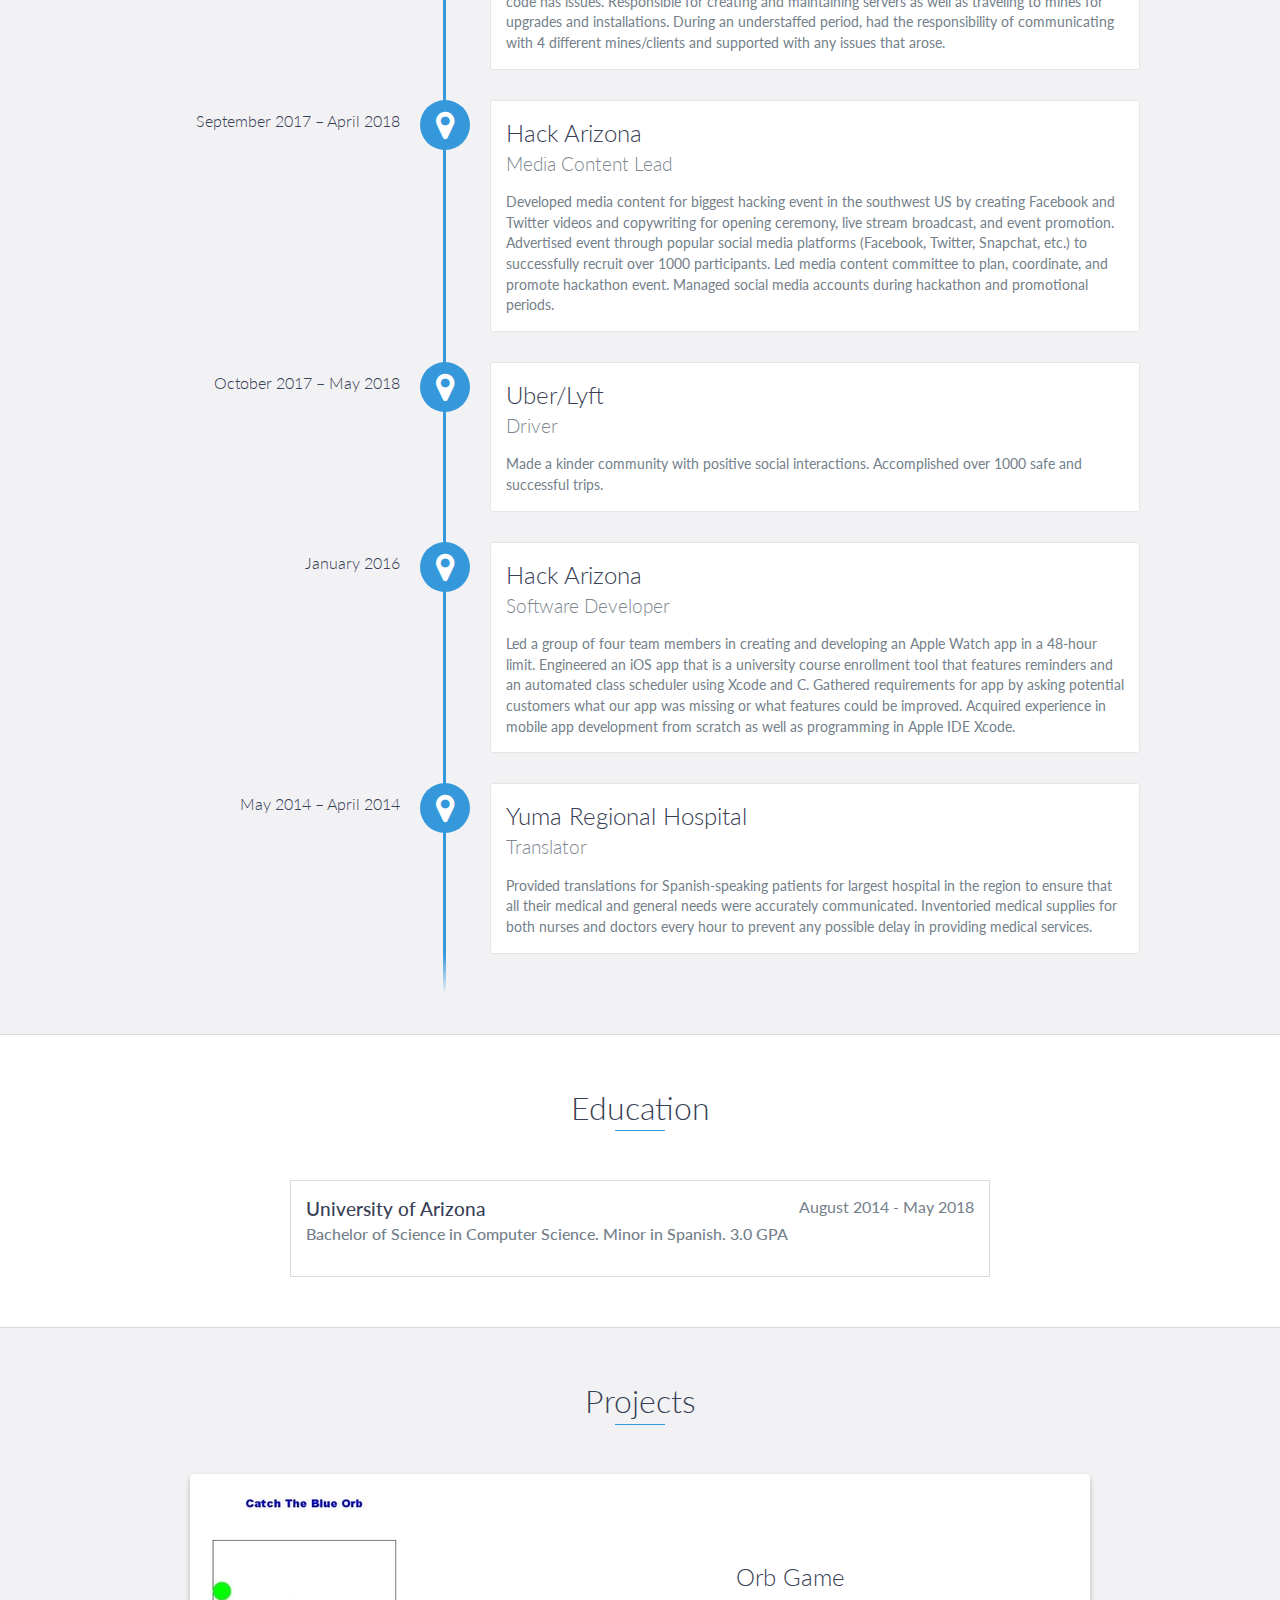
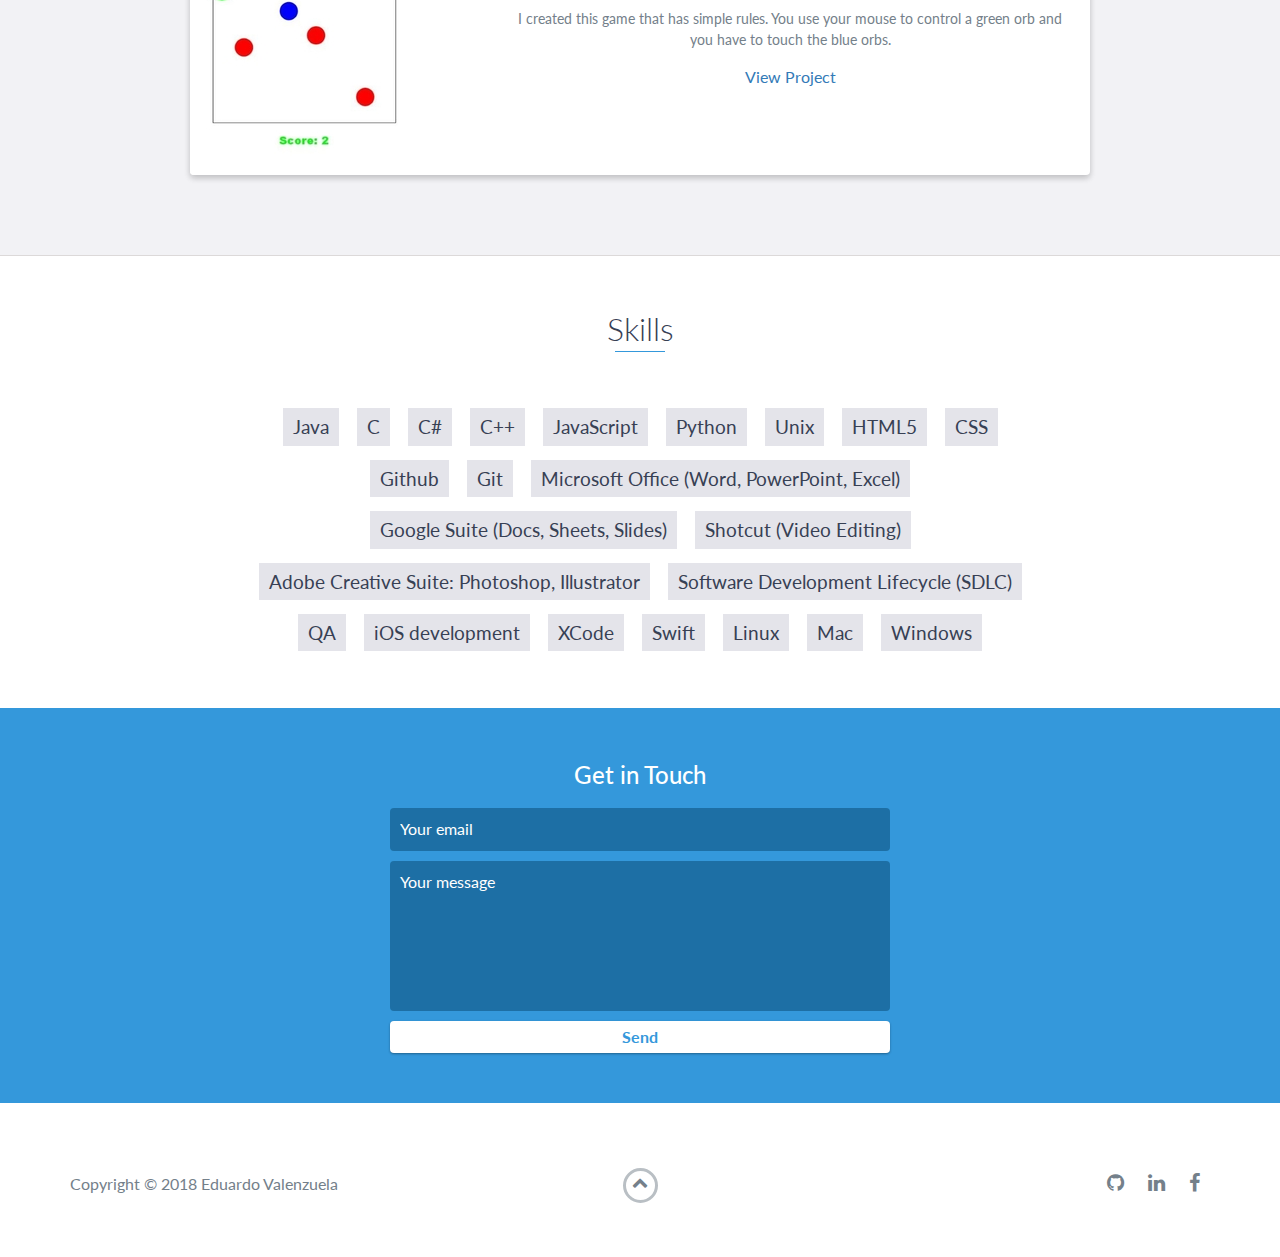
==== commit 03a4887c: "Update index.html" ====
--- a/index.html
+++ b/index.html
@@ -49,7 +49,7 @@
     <div id="lead">
         <div id="lead-content">
             <h1>Eduardo Valenzuela</h1>
-            <h2>Software Engineer</h2>
+            <h2>Software Project Engineer</h2>
             <a href="Eduardo V Resume_.docx" class="btn-rounded-white">Download Resume</a>   
             
         </div>
@@ -86,7 +86,7 @@
         <div id="experience-timeline">
 	
 	    <div data-date="September 2018 – Current">
-                <h3>Hexagon Mininga</h3>
+                <h3>Hexagon Mining</h3>
                 <h4>Software Project Engineer</h4>
                 <p>
 		   Complete various tasks like creating/deploying patches that would either customize our current products functionality or fix bugs. Troubleshoot mining products by identifying what part of the code has issues. Responsible for creating and maintaining servers as well as traveling to mines for upgrades and installations. During an understaffed period, had the responsibility of communicating with 4 different mines/clients and supported with any issues that arose.                 </p>
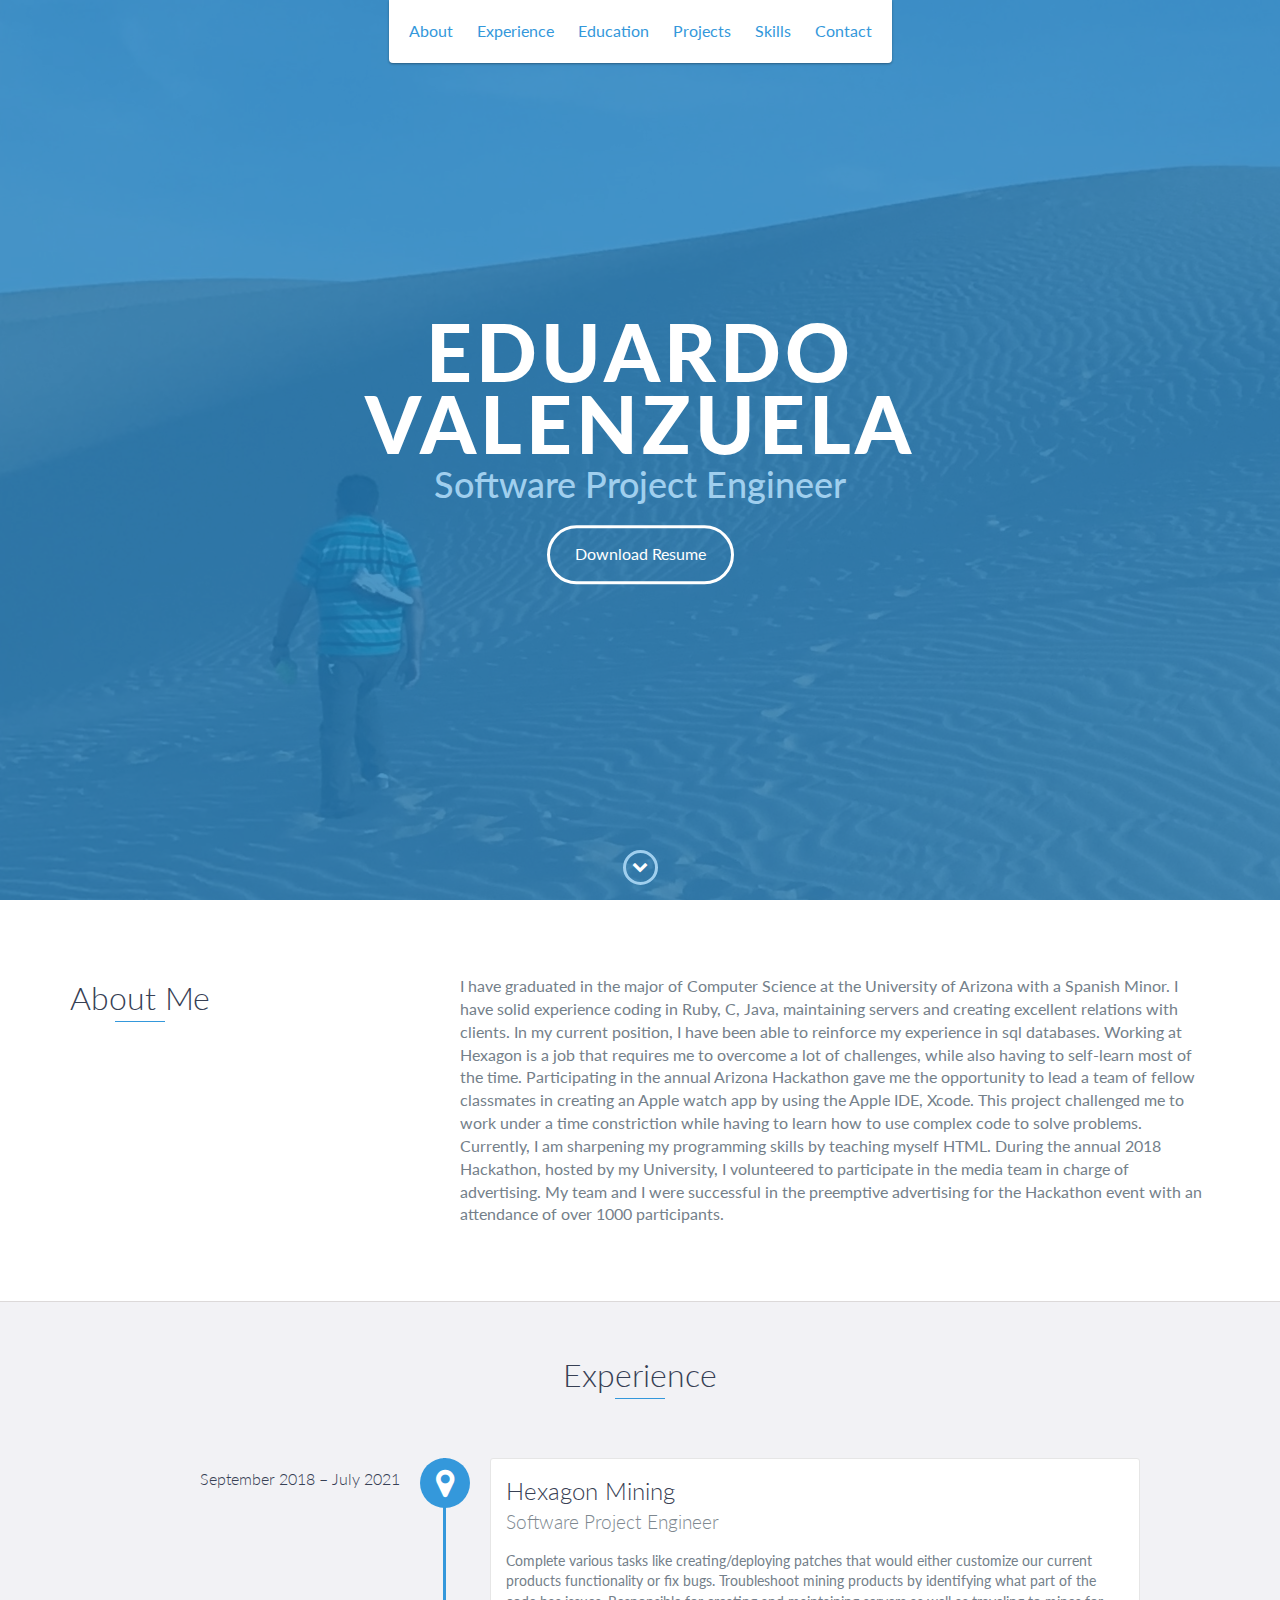
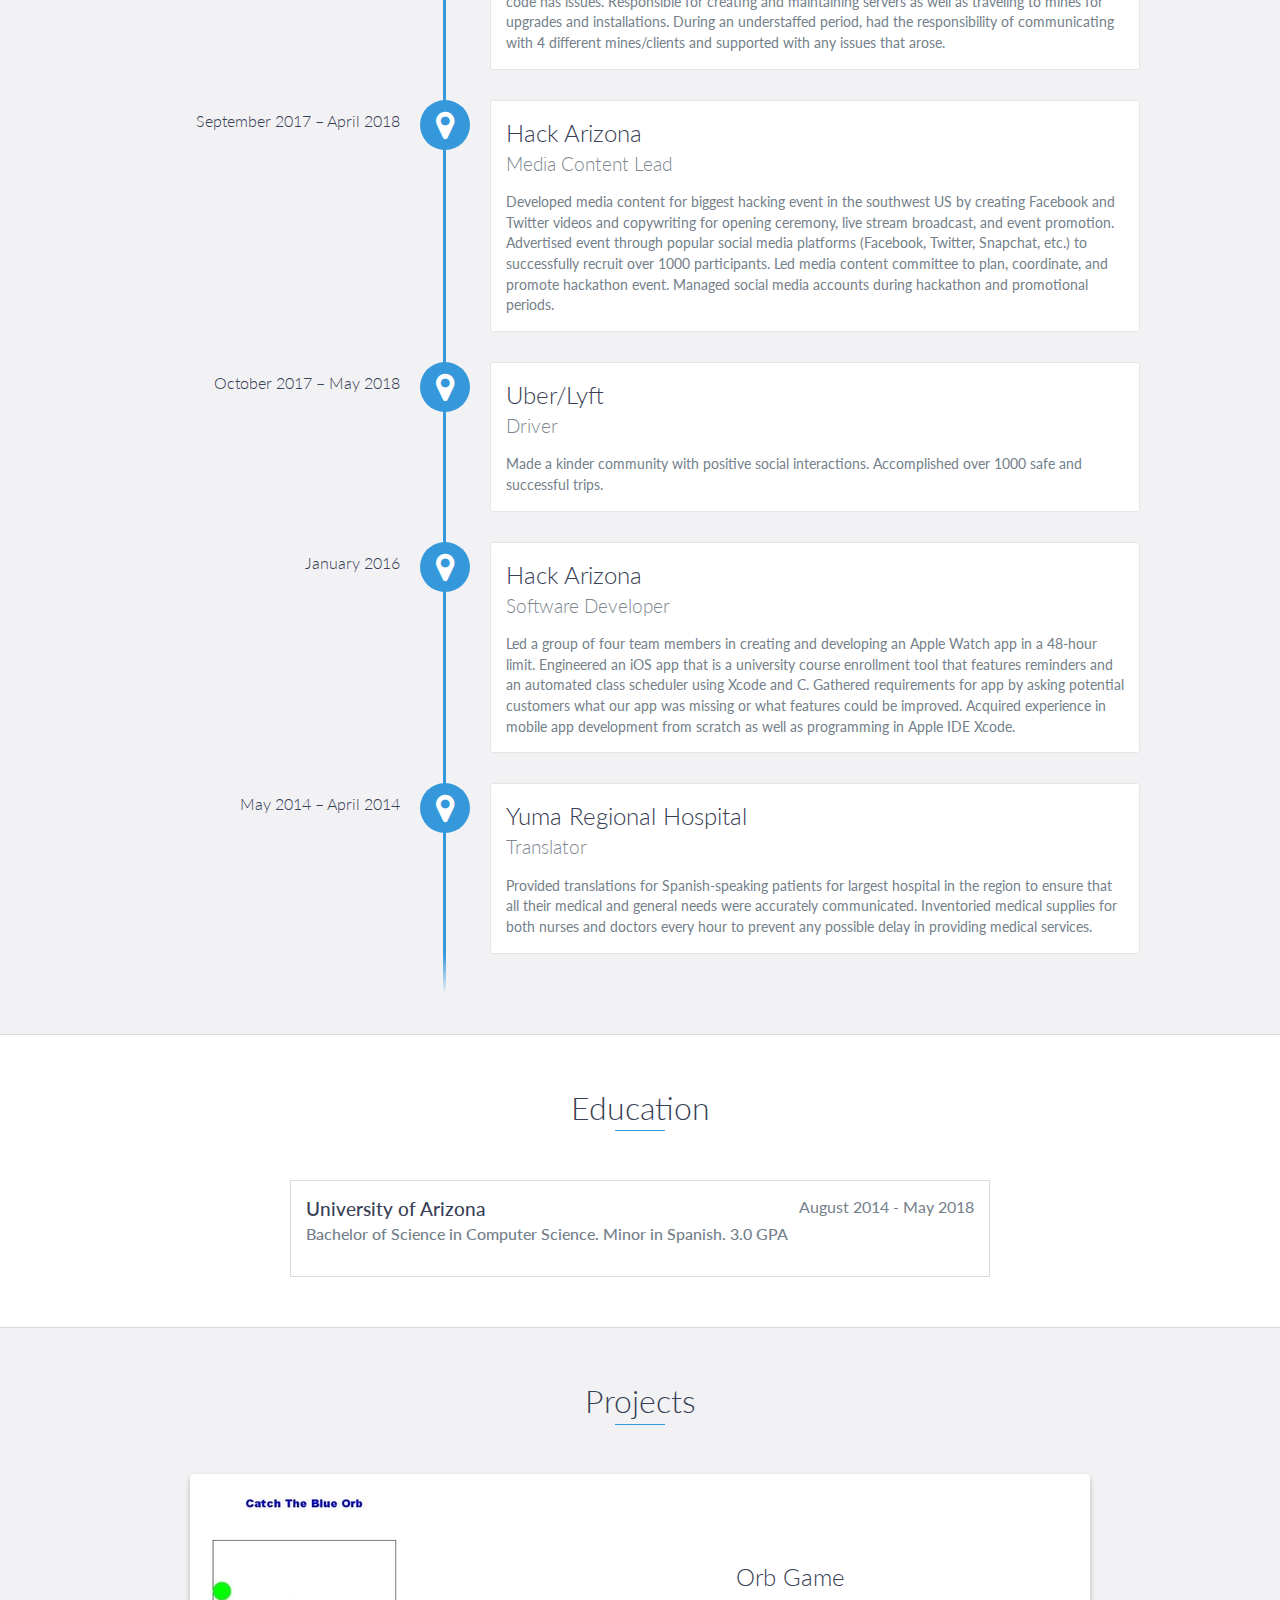
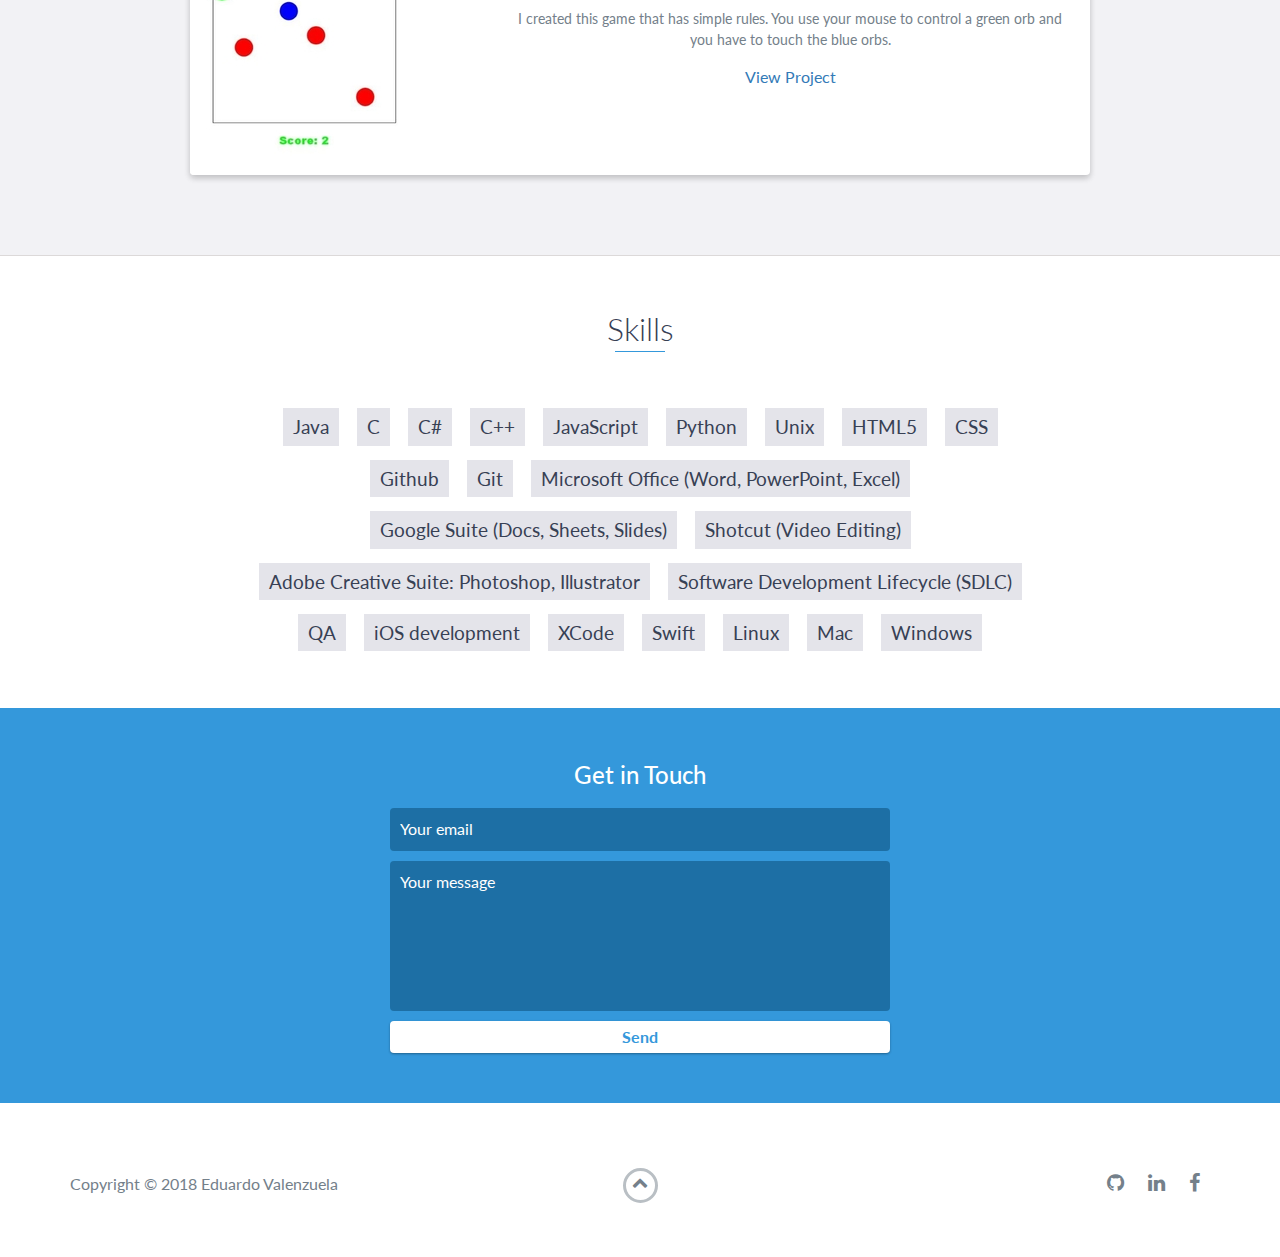
==== commit d13303d0: "Update index.html" ====
--- a/index.html
+++ b/index.html
@@ -85,7 +85,7 @@
         <h2 class="heading">Experience</h2>
         <div id="experience-timeline">
 	
-	    <div data-date="September 2018 – Current">
+	    <div data-date="September 2018 – July 2021">
                 <h3>Hexagon Mining</h3>
                 <h4>Software Project Engineer</h4>
                 <p>
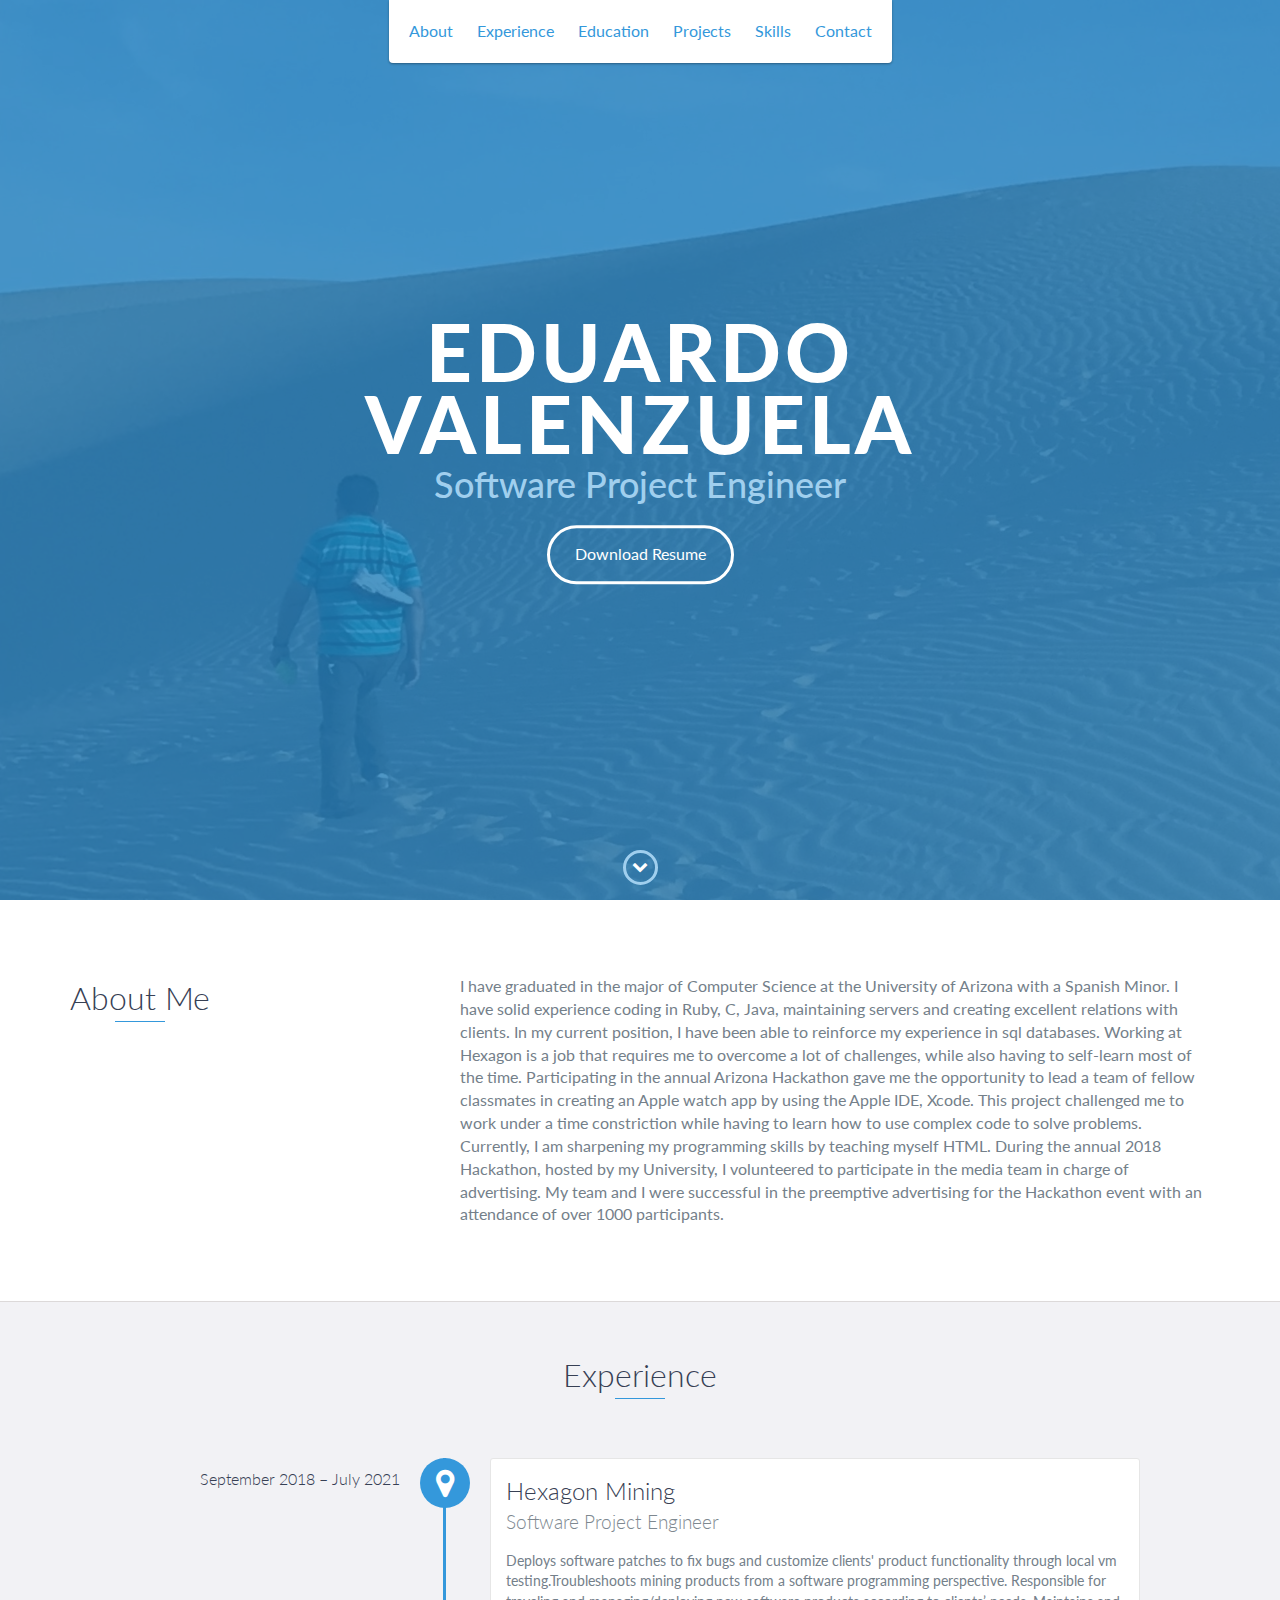
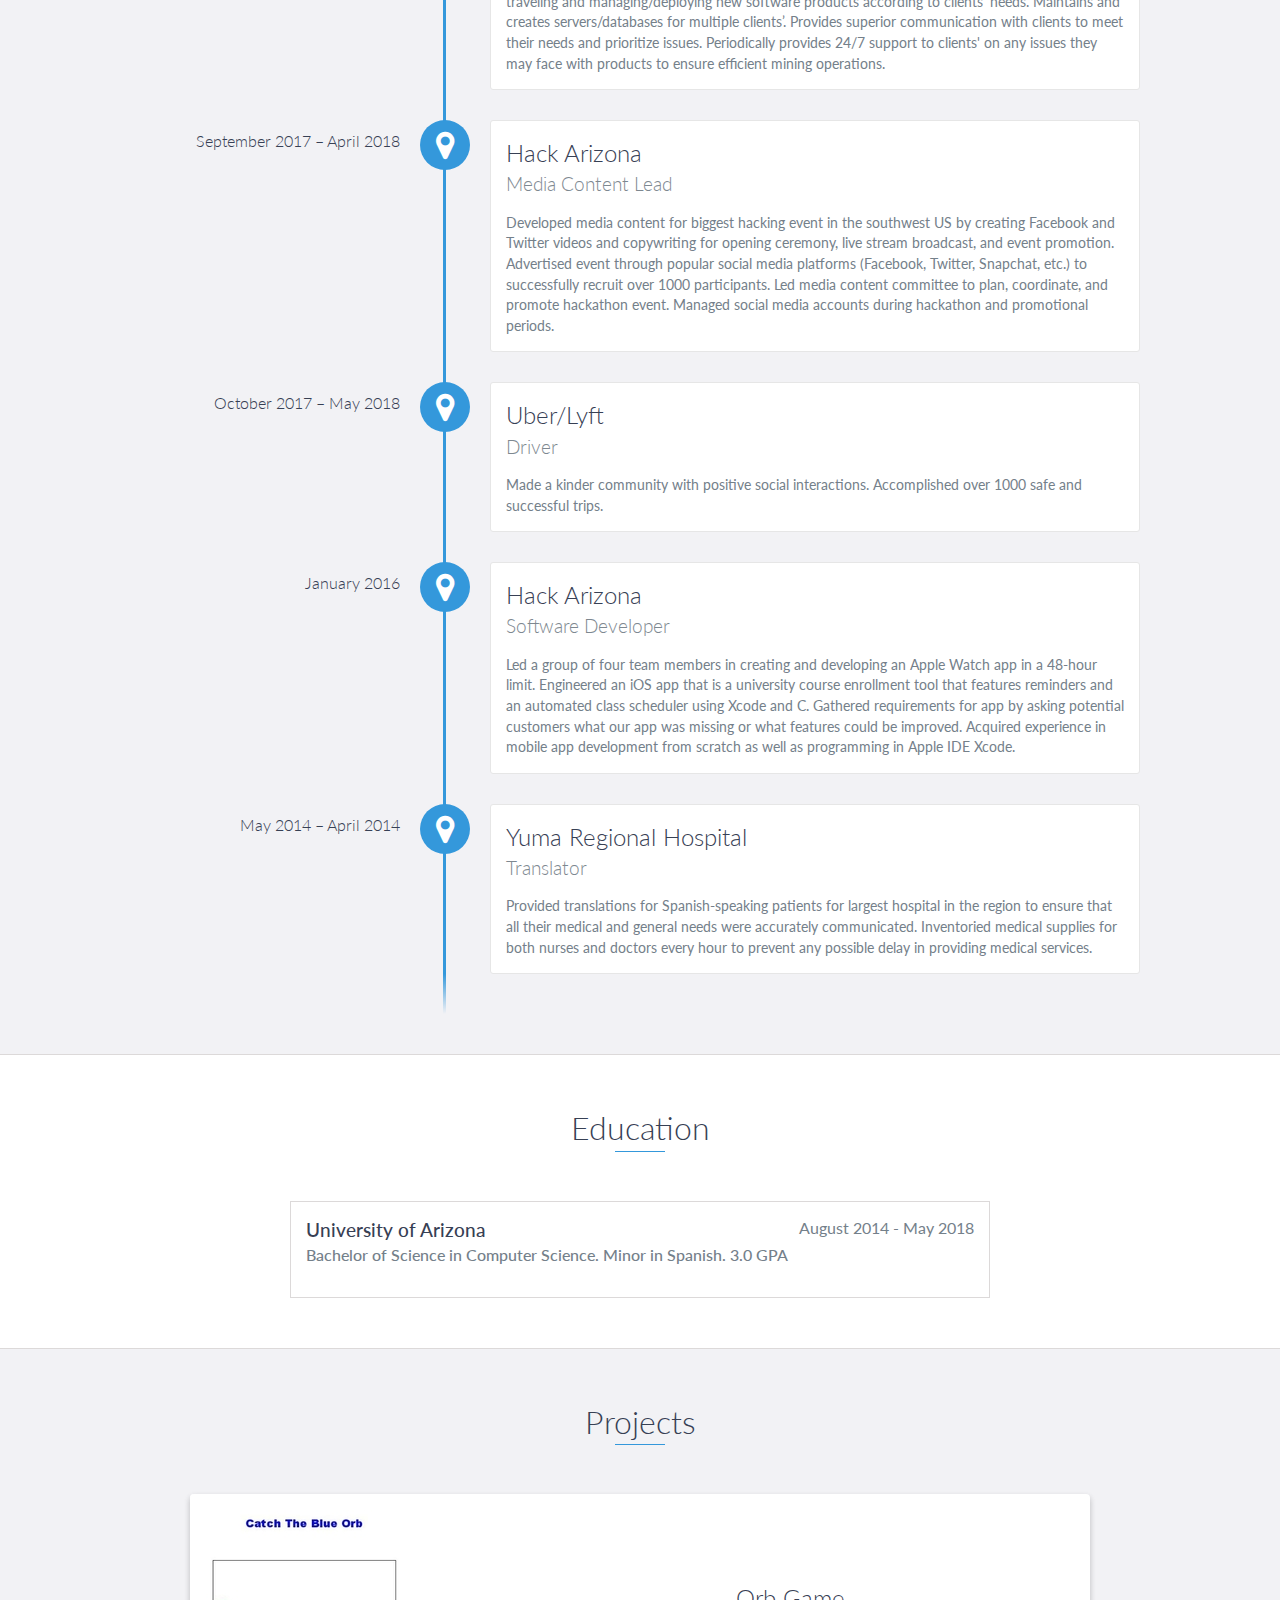
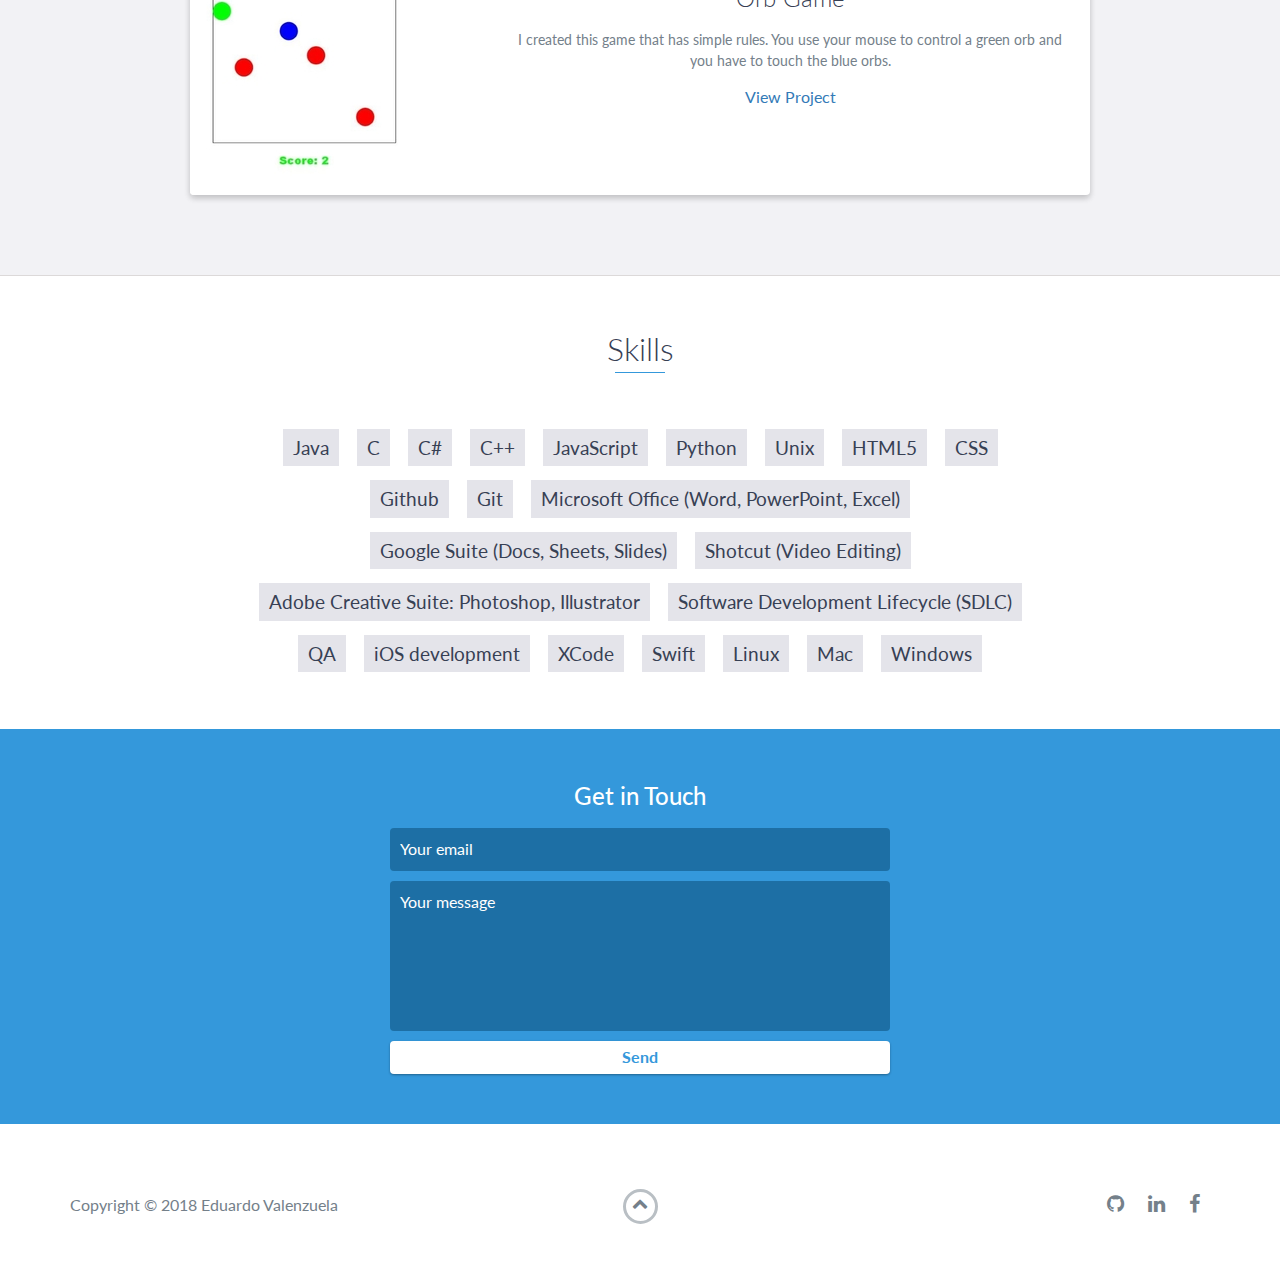
==== commit ab1c92a4: "Update index.html" ====
--- a/index.html
+++ b/index.html
@@ -89,7 +89,7 @@
                 <h3>Hexagon Mining</h3>
                 <h4>Software Project Engineer</h4>
                 <p>
-		   Complete various tasks like creating/deploying patches that would either customize our current products functionality or fix bugs. Troubleshoot mining products by identifying what part of the code has issues. Responsible for creating and maintaining servers as well as traveling to mines for upgrades and installations. During an understaffed period, had the responsibility of communicating with 4 different mines/clients and supported with any issues that arose.                 </p>
+		  Deploys software patches to fix bugs and customize clients' product functionality through local vm testing.Troubleshoots mining products from a software programming perspective. Responsible for traveling and managing/deploying new software products according to clients’ needs. Maintains and creates servers/databases for multiple clients’. Provides superior communication with clients to meet their needs and prioritize issues. Periodically provides 24/7 support to clients' on any issues they may face with products to ensure efficient mining operations. </p>
             	</p>
 	    </div>
 		
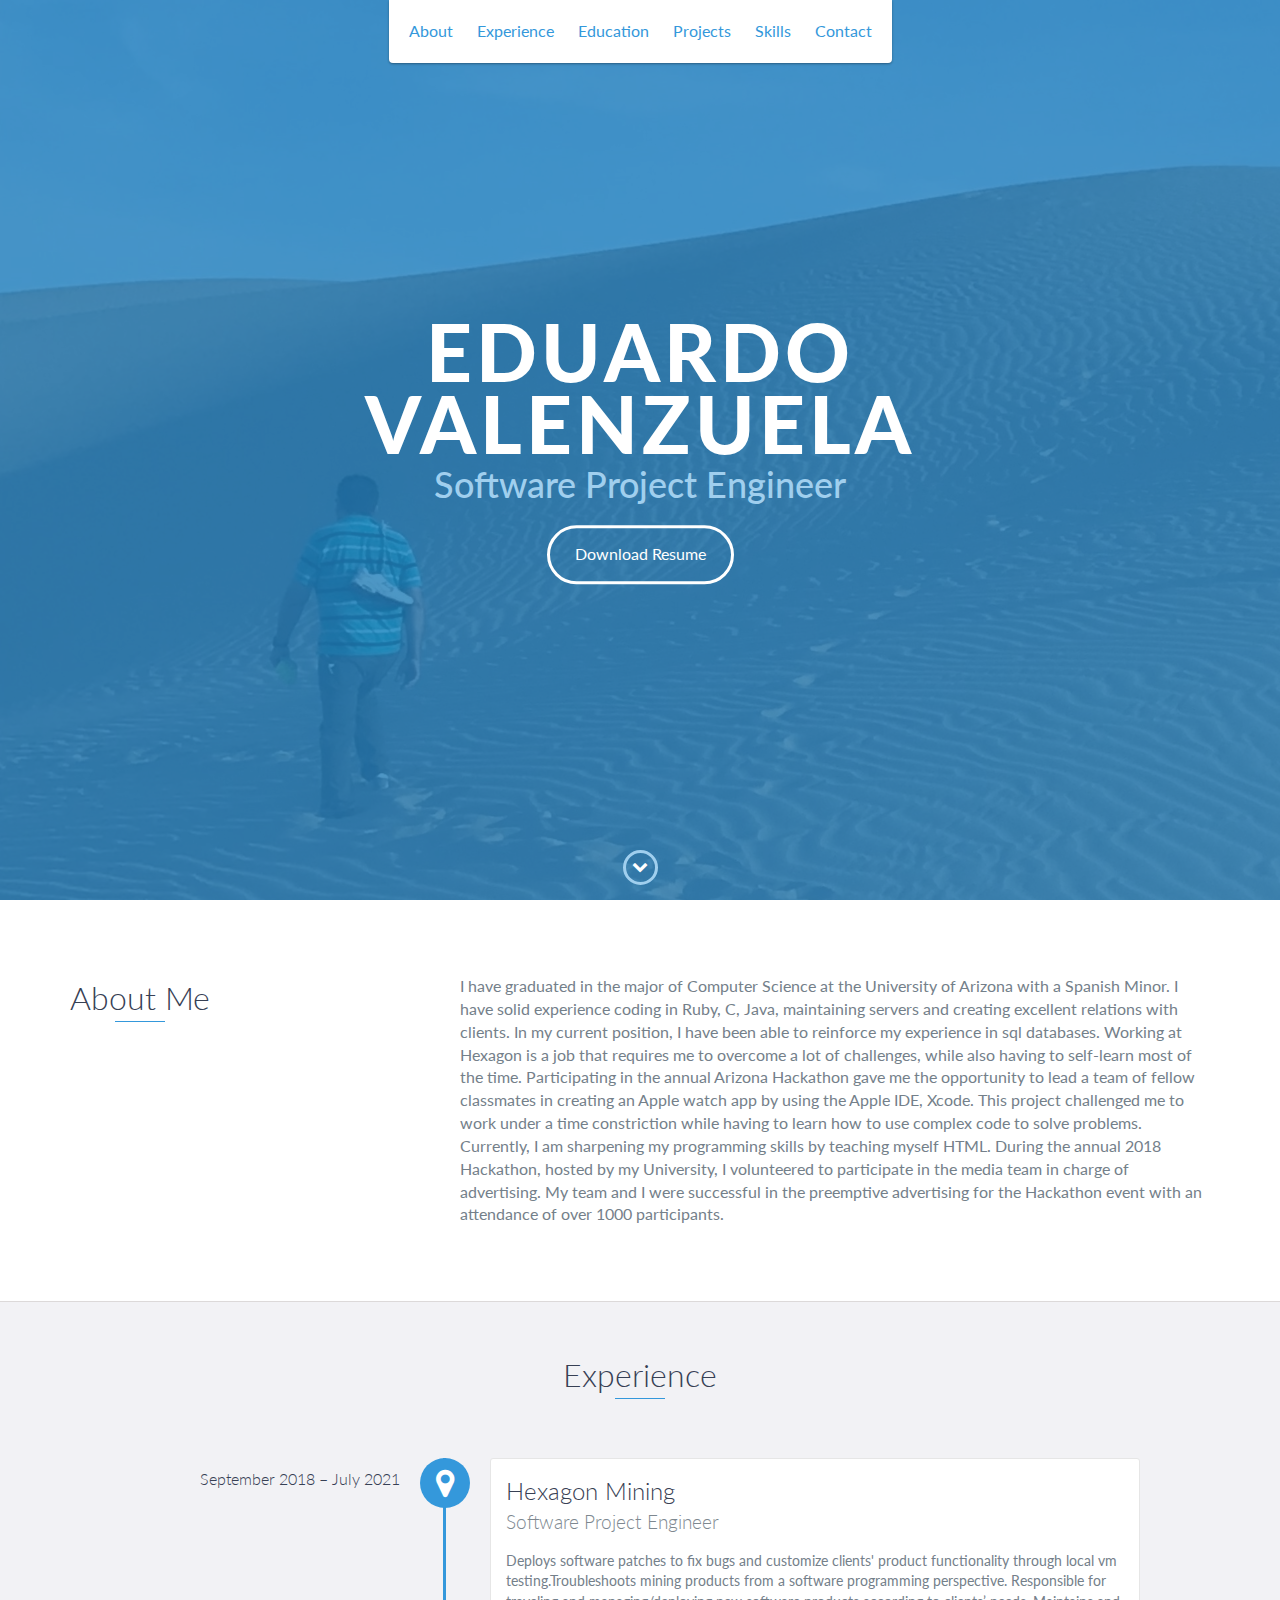
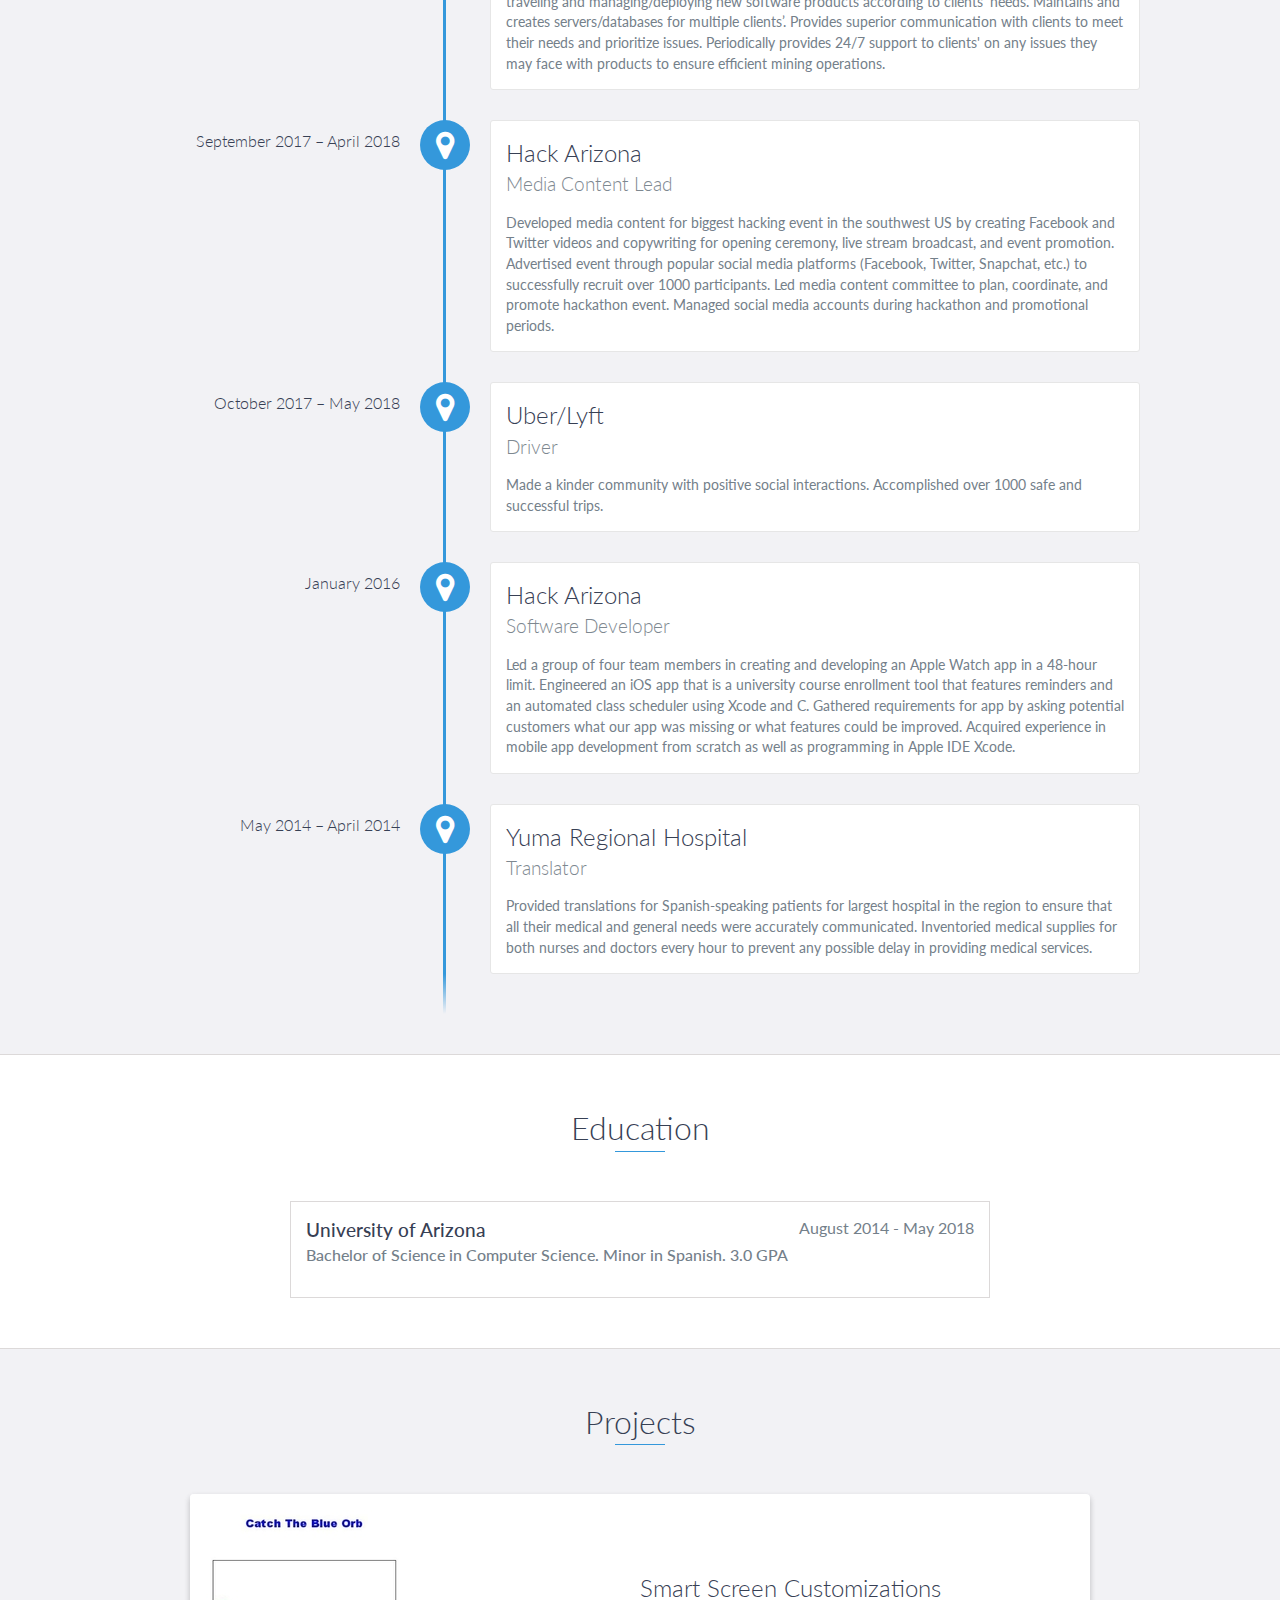
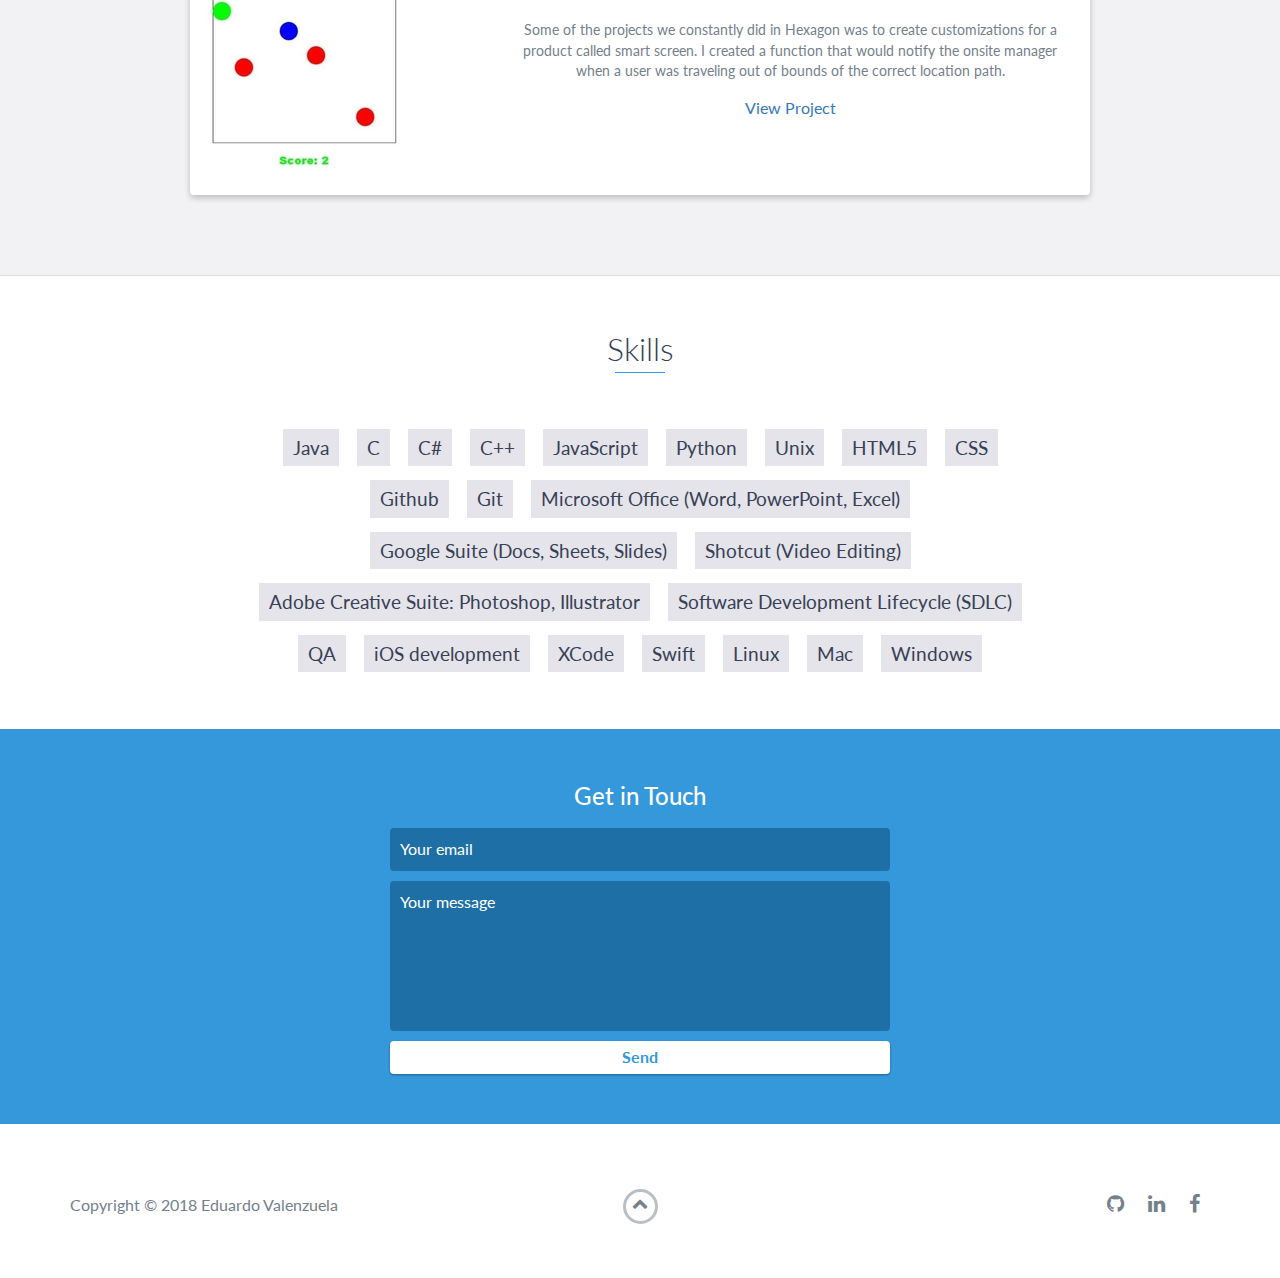
==== commit d97094d8: "Update index.html" ====
--- a/index.html
+++ b/index.html
@@ -153,9 +153,9 @@
                     </div>
                     <!-- End .project-image -->
                     <div class="project-info">
-                        <h3>Orb Game</h3>
+                        <h3>Smart Screen Customizations</h3>
                         <p>
-                            I created this game that has simple rules. You use your mouse to control a green orb and you have to touch the blue orbs.
+                            Some of the projects we constantly did in Hexagon was to create customizations for a product called smart screen. I created a function that would notify the onsite manager when a user was traveling out of bounds of the correct location path.
                         </p>
                         <a href="project 1 page.html">View Project</a>
                     </div>
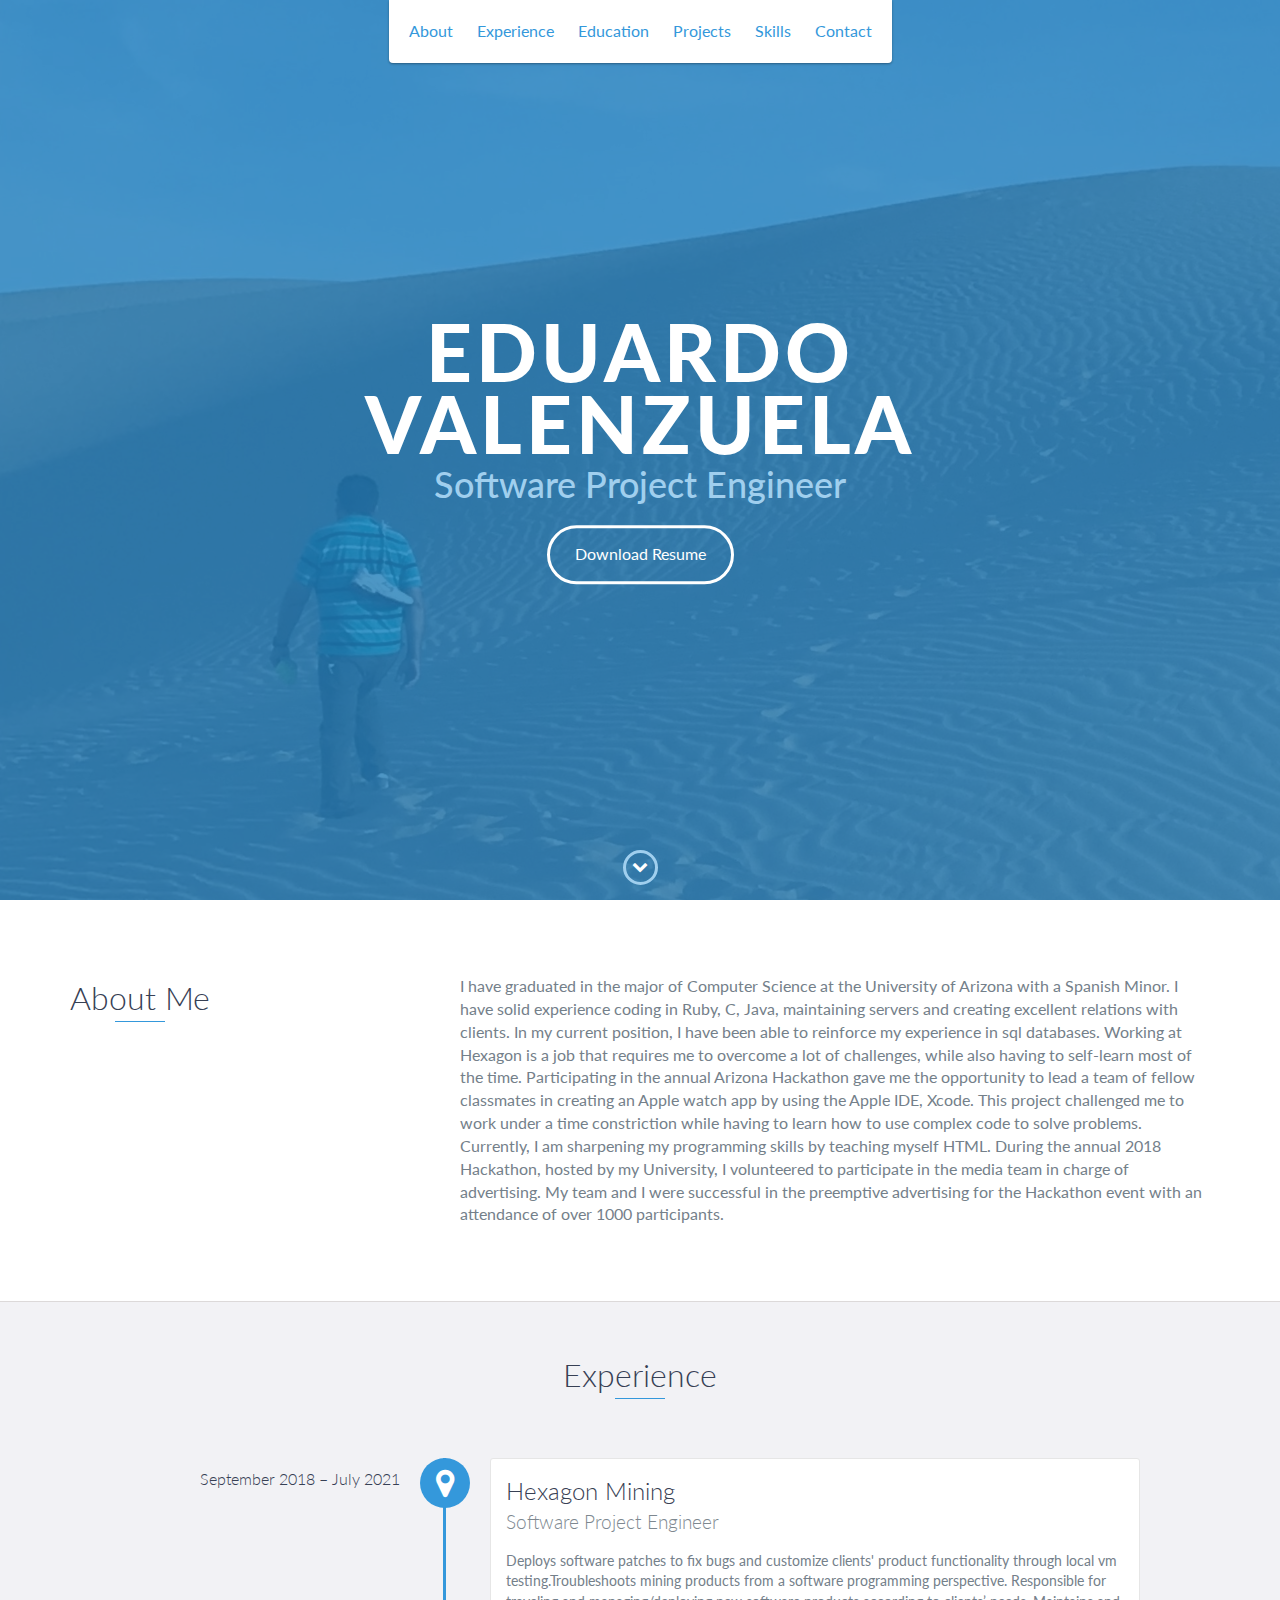
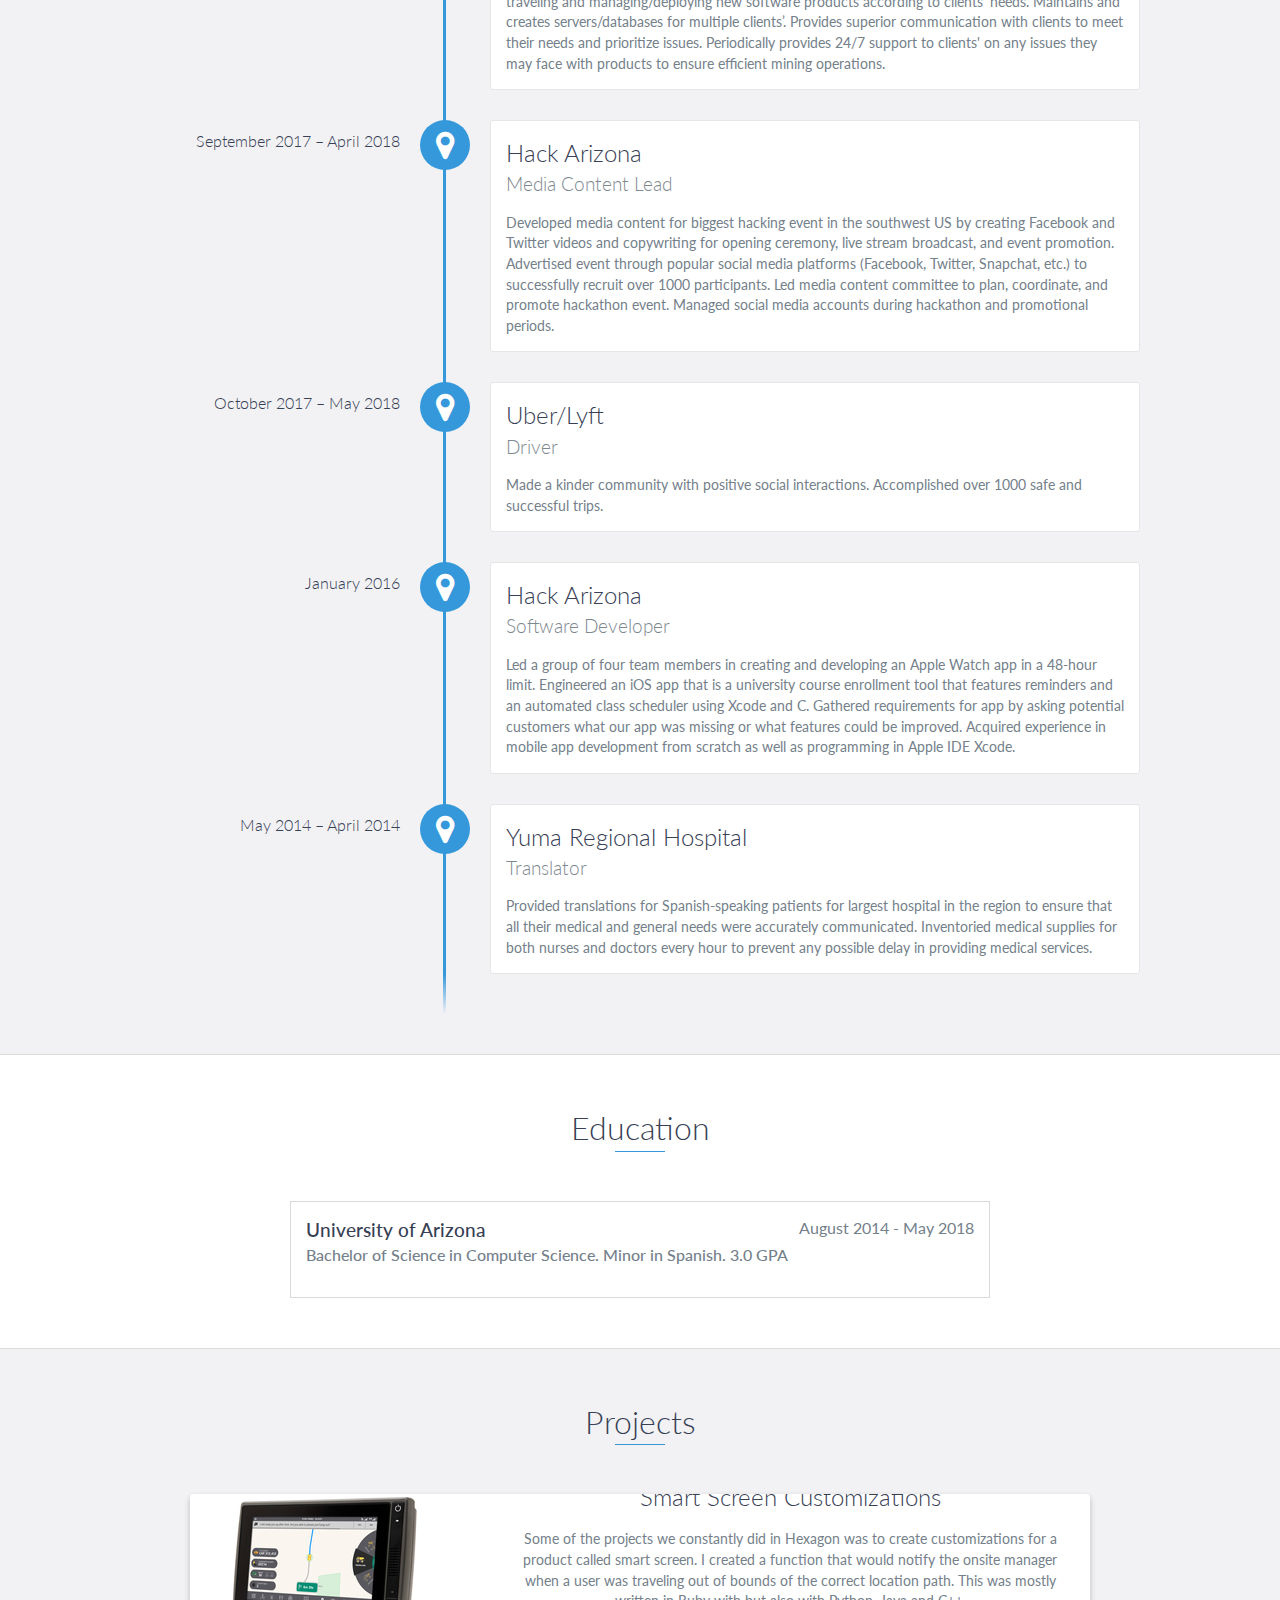
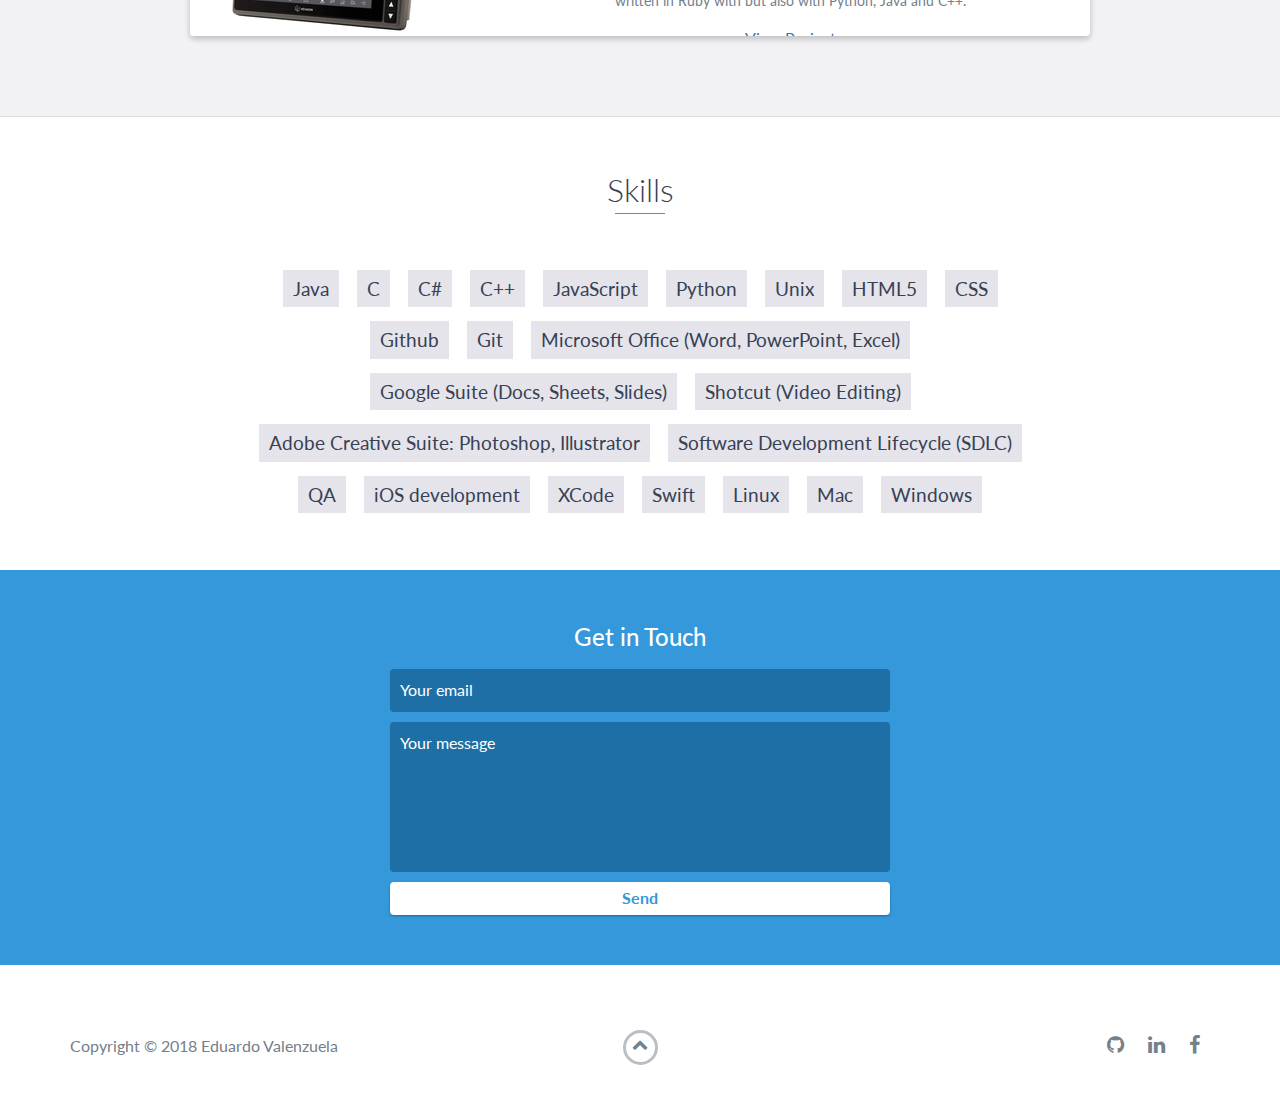
==== commit c1b22b30: "Update index.html" ====
--- a/index.html
+++ b/index.html
@@ -155,7 +155,7 @@
                     <div class="project-info">
                         <h3>Smart Screen Customizations</h3>
                         <p>
-                            Some of the projects we constantly did in Hexagon was to create customizations for a product called smart screen. I created a function that would notify the onsite manager when a user was traveling out of bounds of the correct location path.
+                            Some of the projects we constantly did in Hexagon was to create customizations for a product called smart screen. I created a function that would notify the onsite manager when a user was traveling out of bounds of the correct location path. This was mostly written in Ruby with but also with Python, Java and C++.
                         </p>
                         <a href="project 1 page.html">View Project</a>
                     </div>
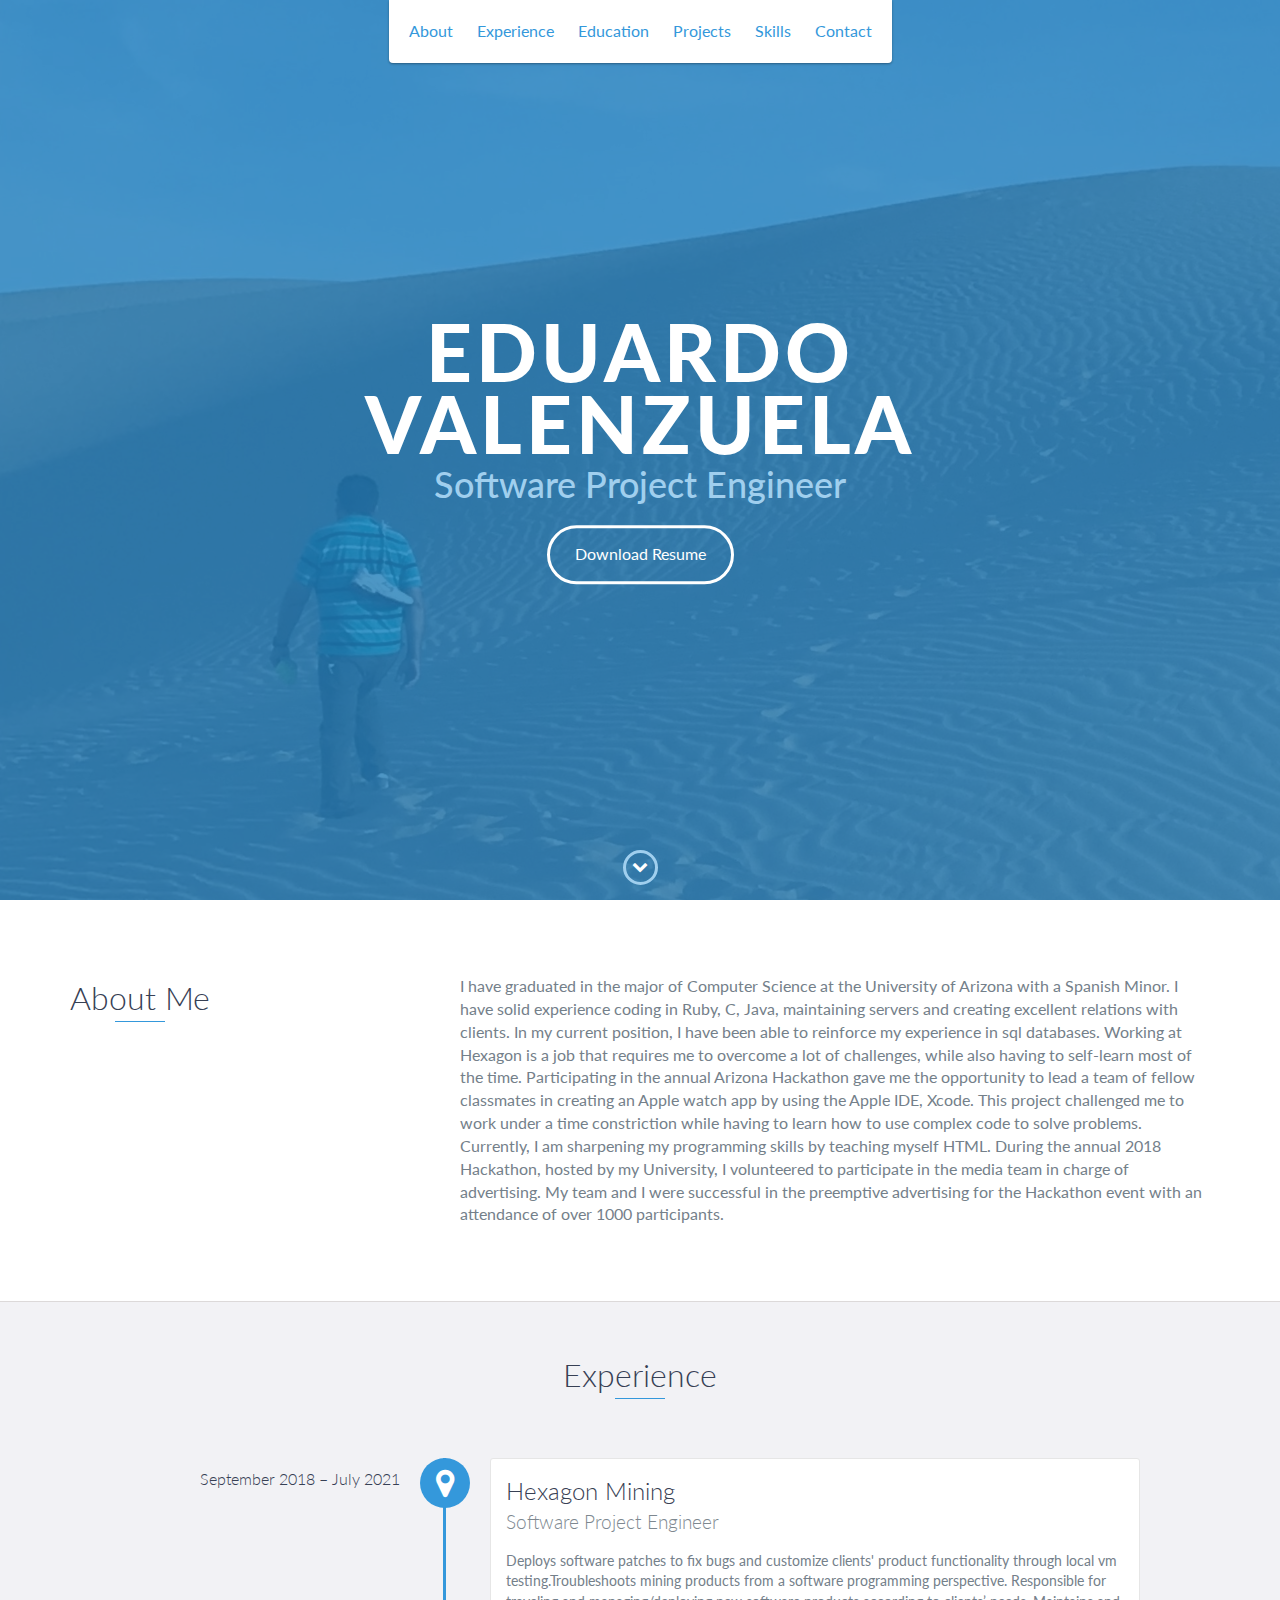
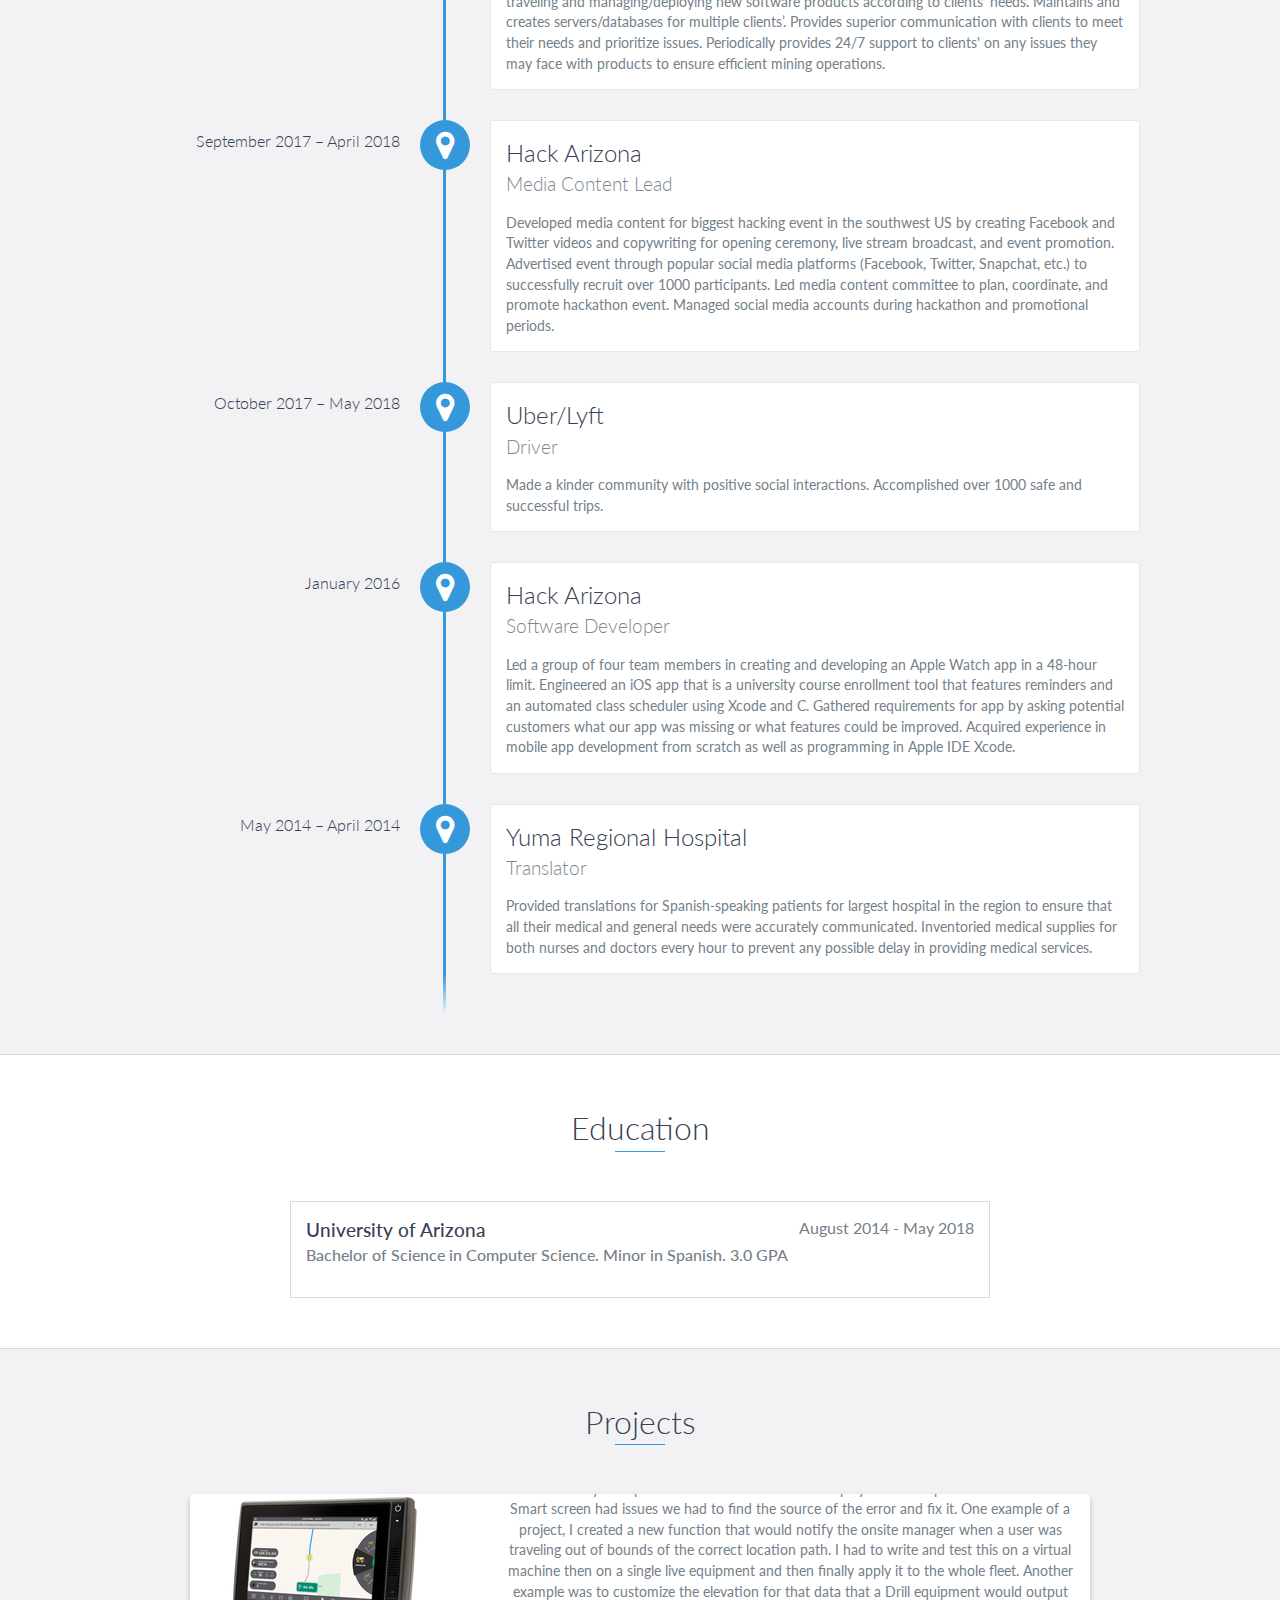
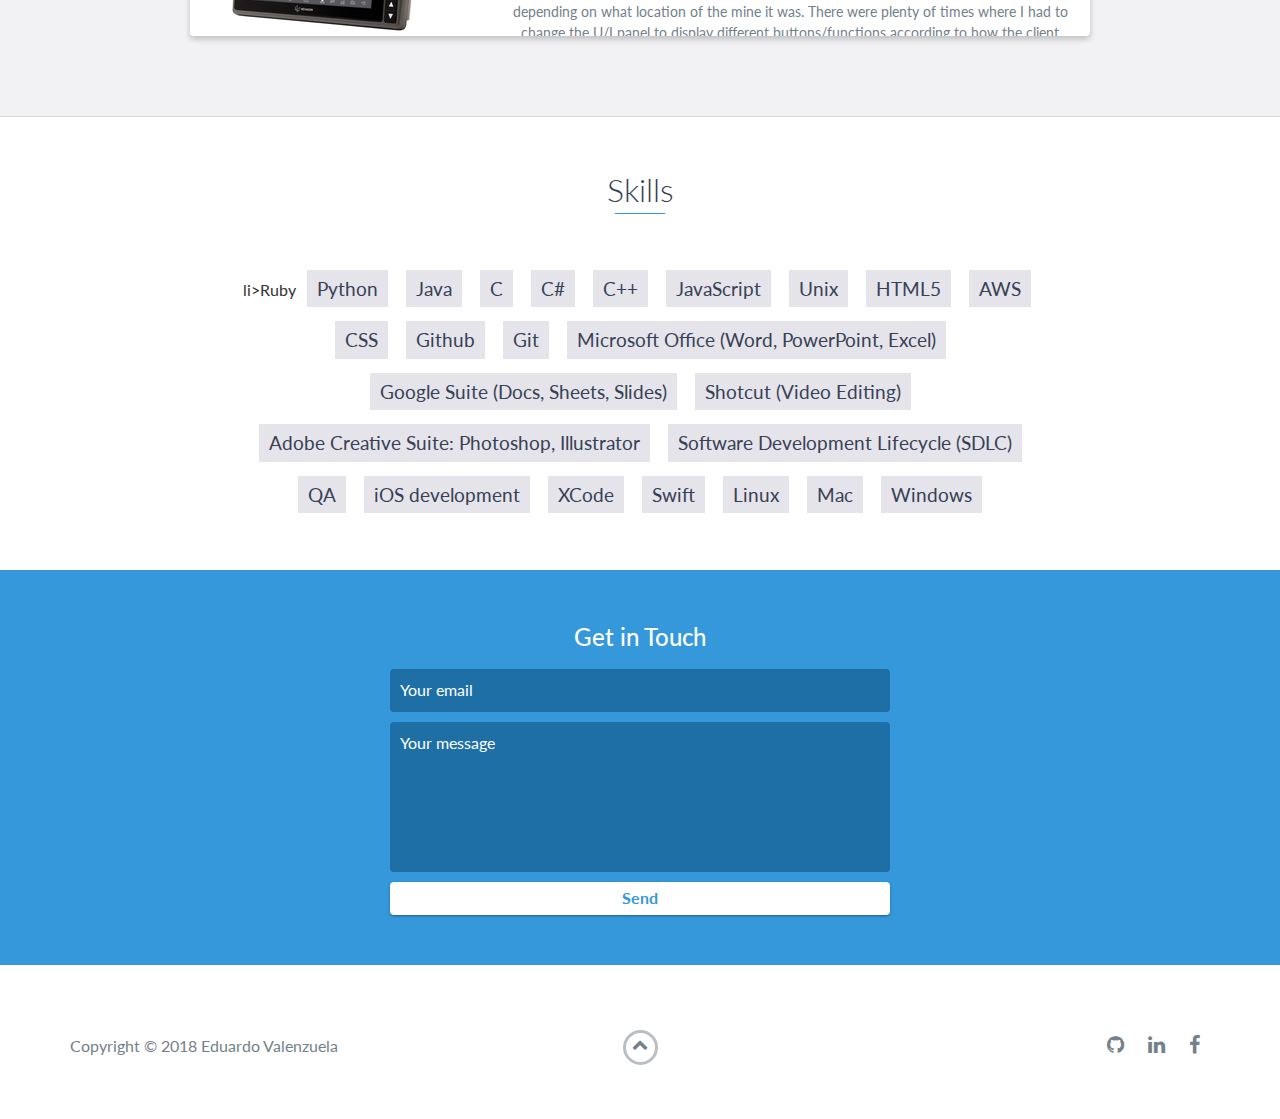
==== commit fe3df87c: "Update index.html" ====
--- a/index.html
+++ b/index.html
@@ -155,7 +155,7 @@
                     <div class="project-info">
                         <h3>Smart Screen Customizations</h3>
                         <p>
-                            Some of the projects we constantly did in Hexagon was to create customizations for a product called smart screen. I created a function that would notify the onsite manager when a user was traveling out of bounds of the correct location path. This was mostly written in Ruby with but also with Python, Java and C++.
+                             I created customizations for a product called smart screen. This is a U/I that mining equipment has that helps them keep track of their position and info about how much material they transport. These devices are both a display and a computer. Whenever the Smart screen had issues we had to find the source of the error and fix it. One example of a project, I created a new function that would notify the onsite manager when a user was traveling out of bounds of the correct location path. I had to write and test this on a virtual machine then on a single live equipment and then finally apply it to the whole fleet. Another example was to customize the elevation for that data that a Drill equipment would output depending on what location of the mine it was. There were plenty of times where I had to change the U/I panel to display different buttons/functions according to how the client wanted. One last project was for the dispatcher at the mine to get message notifications when equipment went from a ready status to a down/break status. This was mostly written in Ruby with but also with Python, Java and C++.
                         </p>
                         <a href="project 1 page.html">View Project</a>
                     </div>
@@ -173,14 +173,16 @@
         <h2 class="heading">Skills</h2>
         <ul>
             
-            <li>Java</li>
+            li>Ruby</li>
+            <li>Python</li>	    
+	    <li>Java</li>
             <li>C</li>
             <li>C#</li>
             <li>C++</li>
             <li>JavaScript</li>
-            <li>Python</li>
             <li>Unix</li>
             <li>HTML5</li>
+            <li>AWS</li>	 
             <li>CSS</li>
             <li>Github</li>
             <li>Git</li>
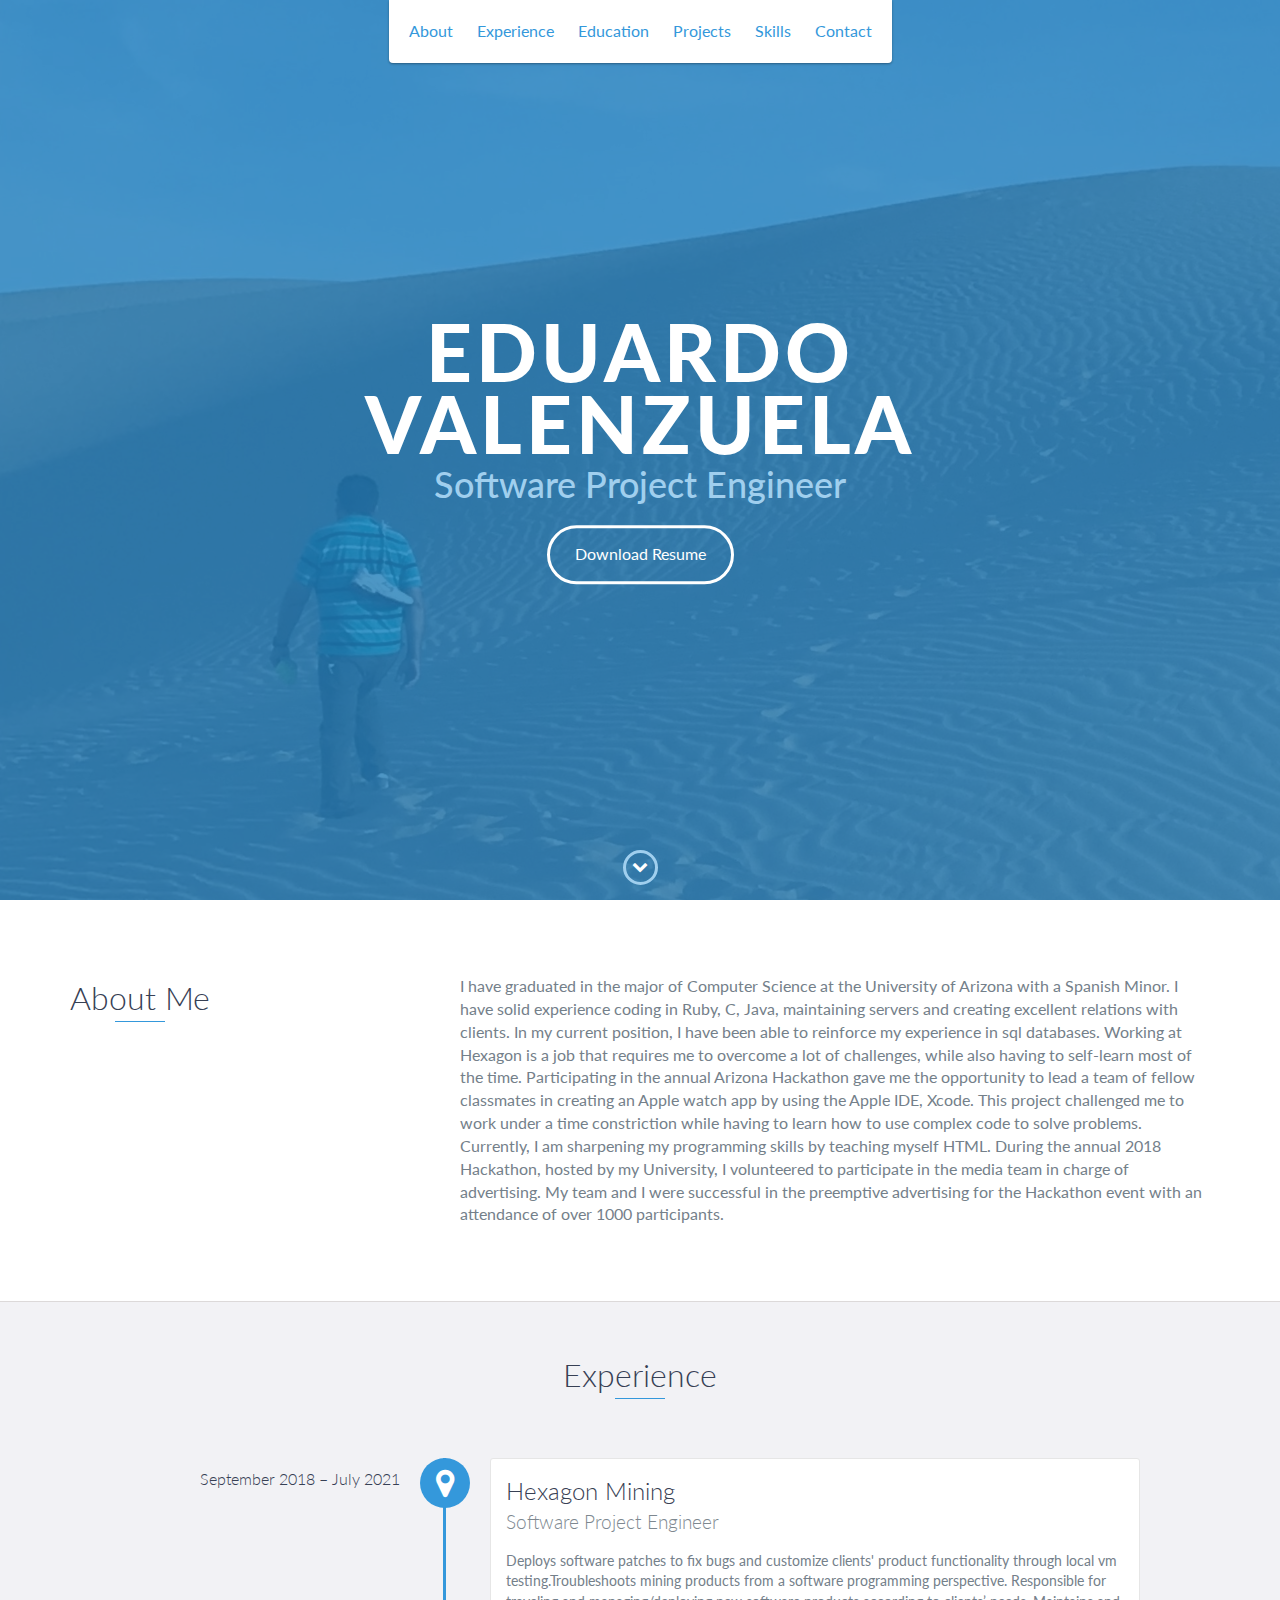
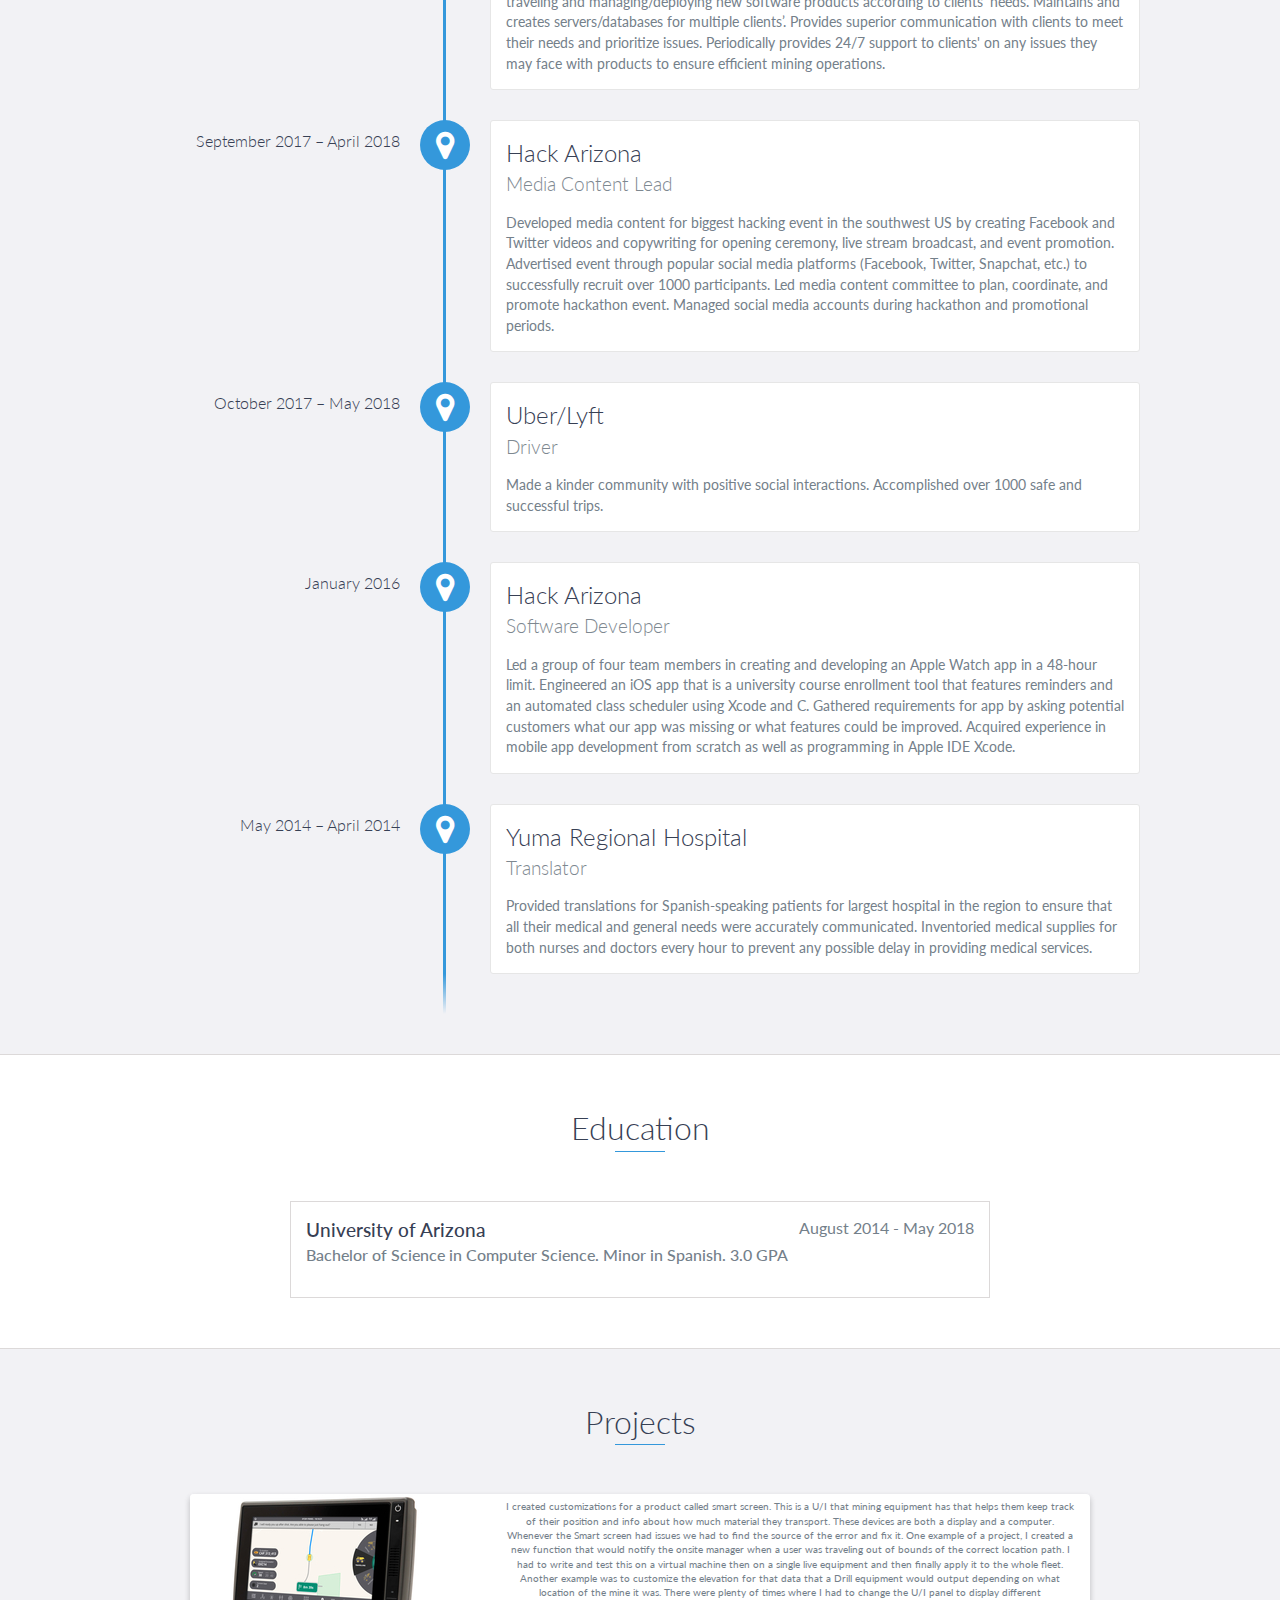
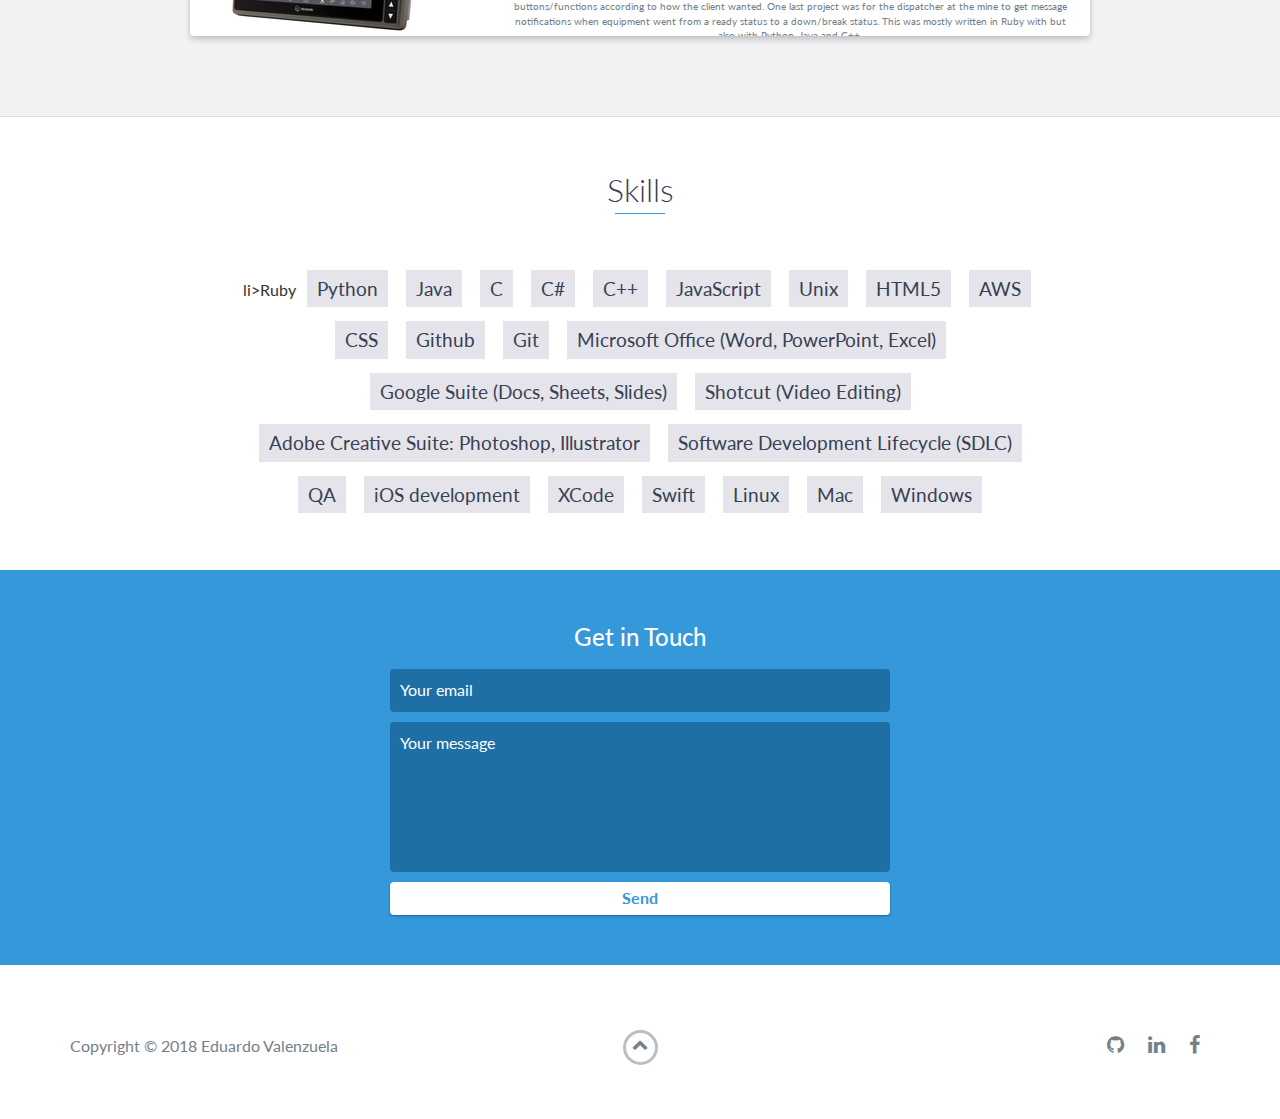
==== commit 1dd456ea: "Update index.html" ====
--- a/index.html
+++ b/index.html
@@ -154,7 +154,7 @@
                     <!-- End .project-image -->
                     <div class="project-info">
                         <h3>Smart Screen Customizations</h3>
-                        <p>
+                        <p style="font-size: 10px">
                              I created customizations for a product called smart screen. This is a U/I that mining equipment has that helps them keep track of their position and info about how much material they transport. These devices are both a display and a computer. Whenever the Smart screen had issues we had to find the source of the error and fix it. One example of a project, I created a new function that would notify the onsite manager when a user was traveling out of bounds of the correct location path. I had to write and test this on a virtual machine then on a single live equipment and then finally apply it to the whole fleet. Another example was to customize the elevation for that data that a Drill equipment would output depending on what location of the mine it was. There were plenty of times where I had to change the U/I panel to display different buttons/functions according to how the client wanted. One last project was for the dispatcher at the mine to get message notifications when equipment went from a ready status to a down/break status. This was mostly written in Ruby with but also with Python, Java and C++.
                         </p>
                         <a href="project 1 page.html">View Project</a>
